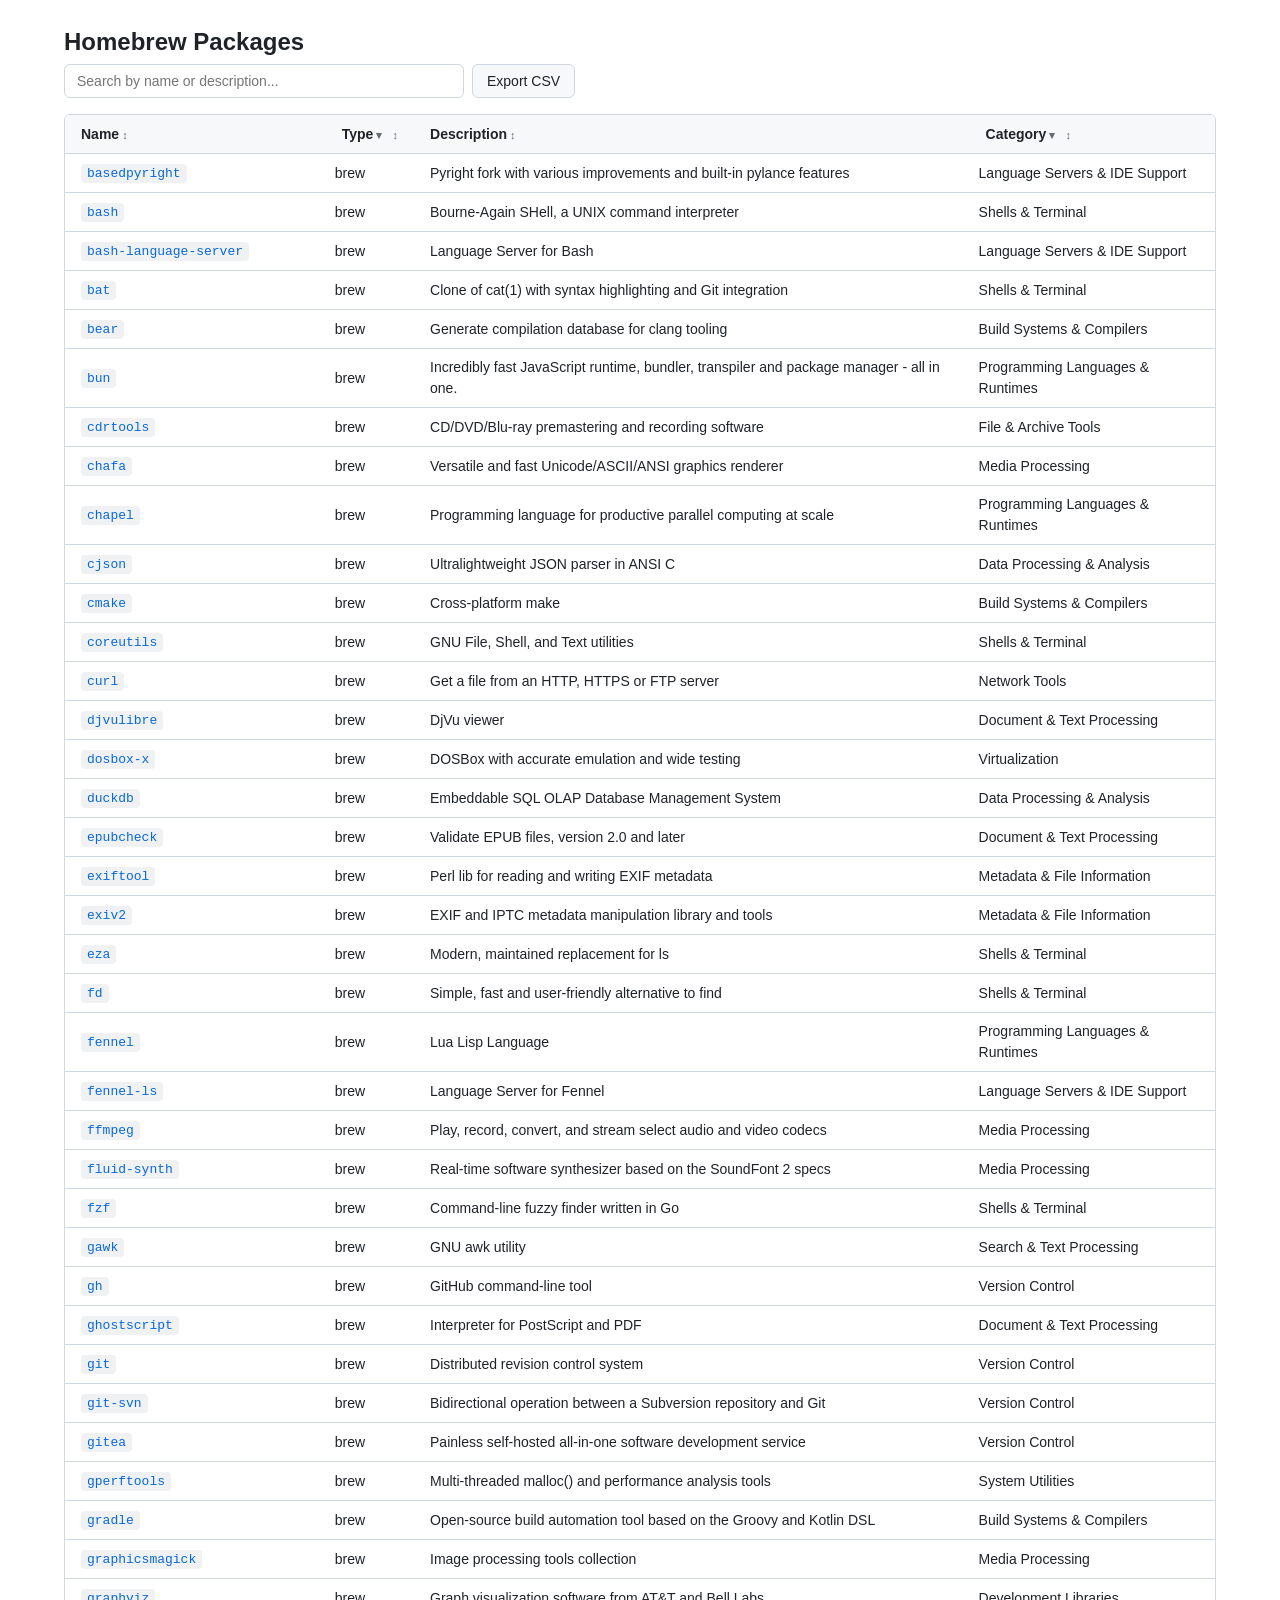
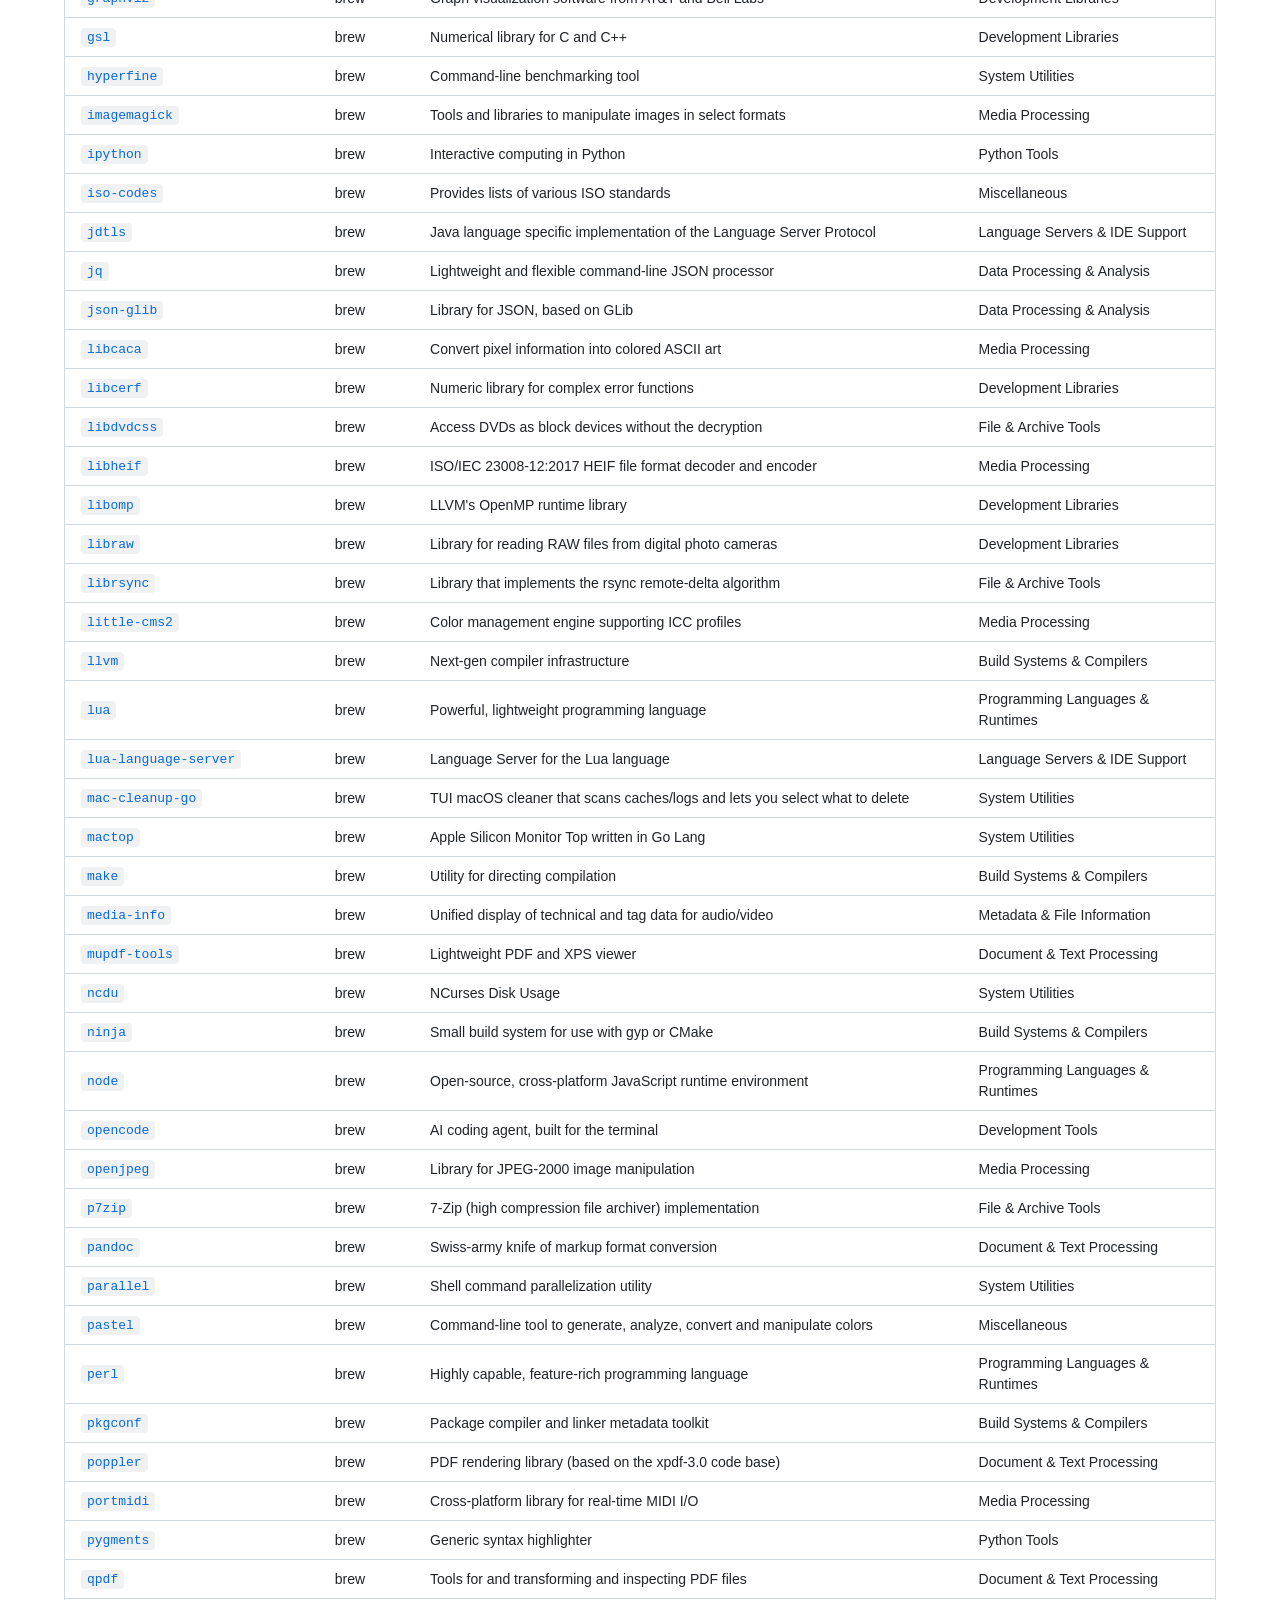
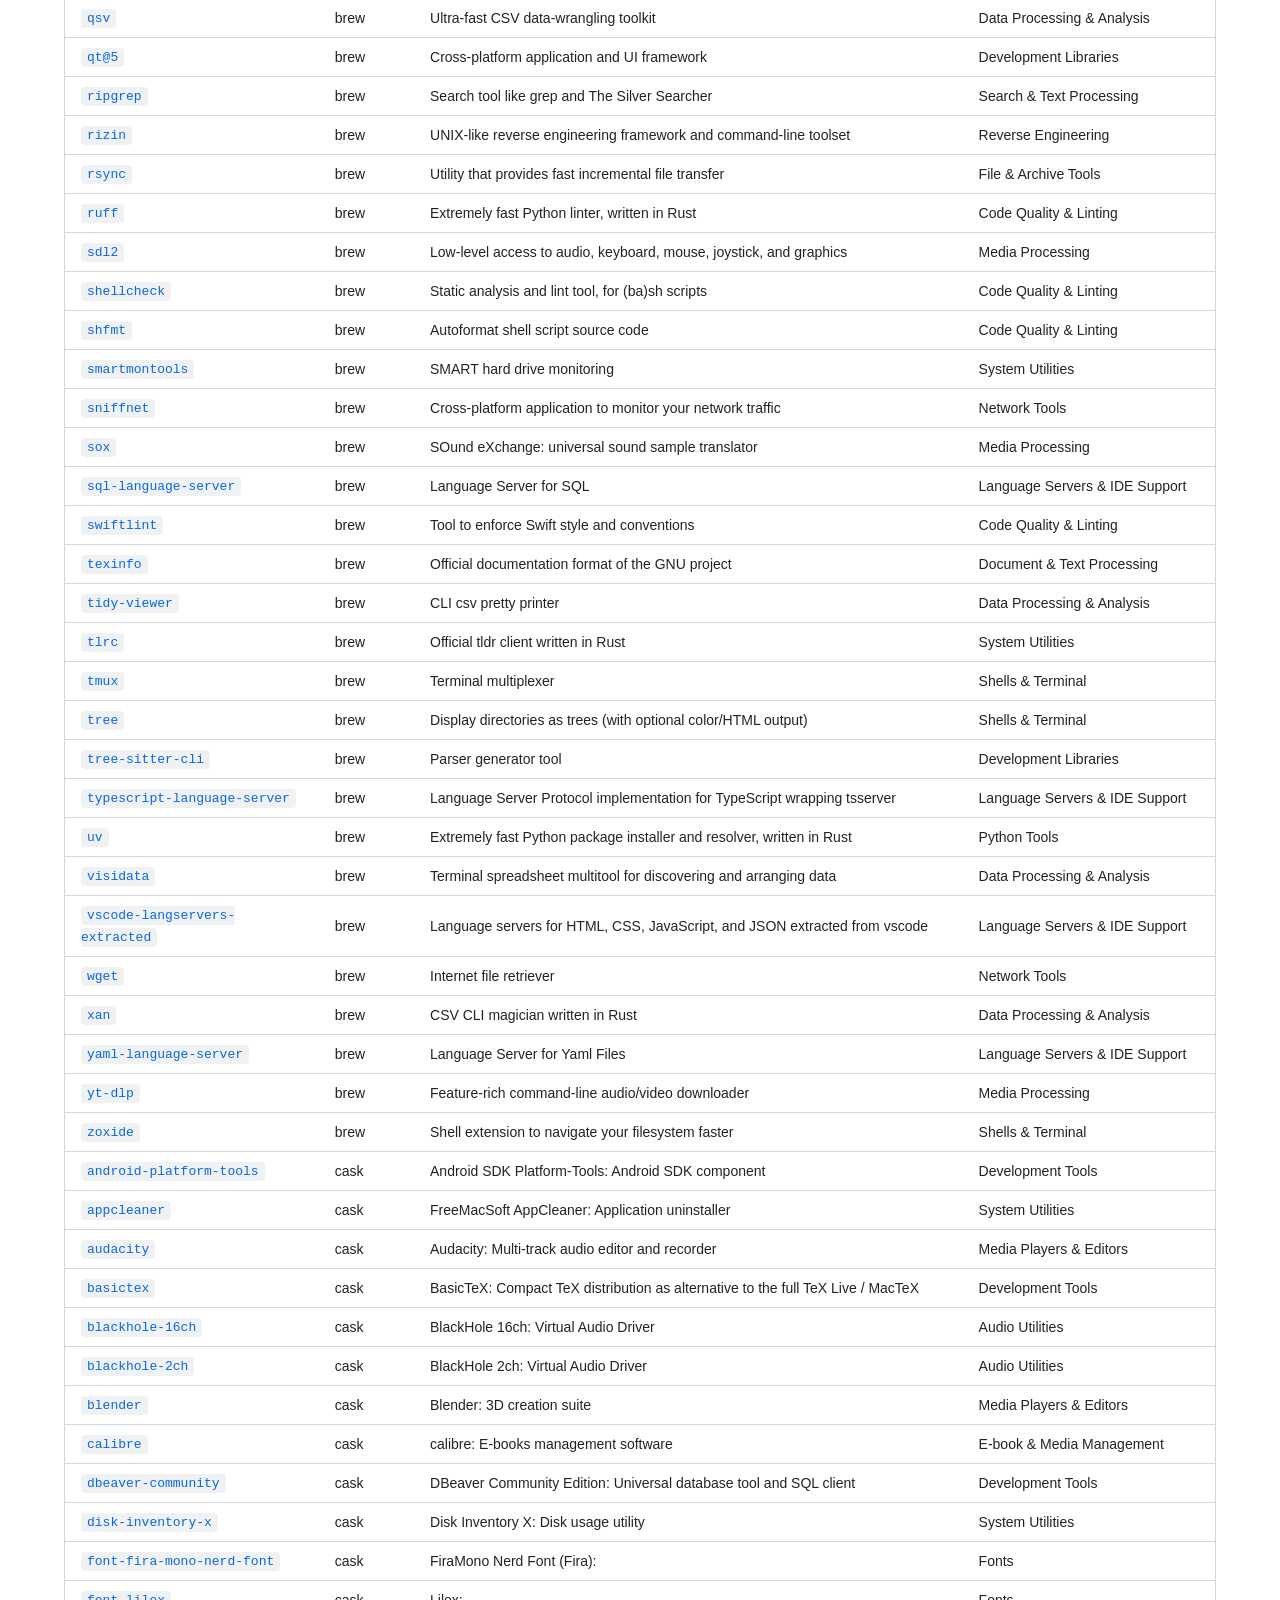
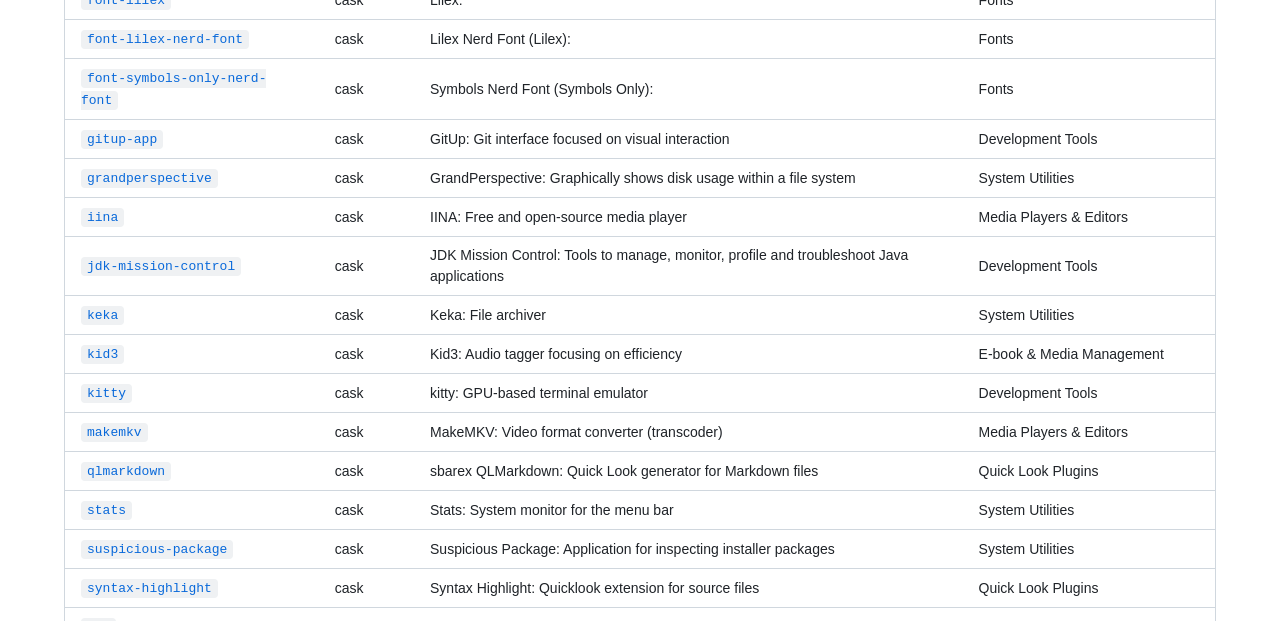
==== docs/index.html @ 8581f9fd "docs: add explicit column labels and remove legacy data attributes - add `label` property to all col" ====
<!DOCTYPE html>
<html lang="en">

<head>
    <link rel="stylesheet" href="style.css">
    <meta charset="UTF-8">
    <meta name="viewport" content="width=device-width, initial-scale=1.0">
    <title>Homebrew Packages</title>
</head>

<body>

    <h1>Homebrew Packages</h1>

    <div class="table-wrap">
        <table id="pkgTable">
            <thead></thead>
            <tbody></tbody>
        </table>
    </div>

    <button id="brewBtn">Copy brew install</button>

    <script type="module" src="app.js"></script>
</body>

</html>
---- docs/style.css ----
/* ============================================================
   App-level styles — layout, page chrome, brewbar-specific UI
   Table component styles live in amazebb-tv/amazebb-tv.css
   ============================================================ */

  :root {
      --text:            #1f2328;
      --text-muted:      #656d76;
      --bg:              #ffffff;
      --bg-subtle:       #f6f8fa;
      --bg-hover:        #e8ecf0;
      --border:          #d0d7de;
      --border-muted:    #b0b8c1;
      --accent:          #0969da;
      --accent-subtle:   #ddf4ff;
      --accent-border:   #54aeff;
      --accent-shadow:   rgba(9, 105, 218, 0.15);
      --code-bg:         #eff1f3;
      --row-hover:       #f0f4ff;
      --dropdown-shadow: 0 8px 24px rgba(0, 0, 0, 0.12);
      --radius:          6px;
  }

  @media (prefers-color-scheme: dark) {
      :root {
          --text:            #e6edf3;
          --text-muted:      #8b949e;
          --bg:              #0d1117;
          --bg-subtle:       #161b22;
          --bg-hover:        #1c2128;
          --border:          #30363d;
          --border-muted:    #8b949e;
          --accent:          #58a6ff;
          --accent-subtle:   #122d42;
          --accent-border:   #58a6ff;
          --accent-shadow:   rgba(88, 166, 255, 0.15);
          --code-bg:         #343942;
          --row-hover:       #1c2128;
          --dropdown-shadow: 0 8px 24px rgba(0, 0, 0, 0.4);
      }
  }

  * {
      box-sizing: border-box;
      margin: 0;
      padding: 0;
  }

  button {
      font-family: inherit;
      cursor: pointer;
  }

  body {
      font-family: -apple-system, BlinkMacSystemFont, "Segoe UI", Helvetica, Arial, sans-serif;
      color: var(--text);
      background: var(--bg);
      padding: 24px;
      max-width: 1200px;
      margin: 0 auto;
      line-height: 1.5;
  }

  h1 {
      font-size: 24px;
      margin-bottom: 4px;
  }

  .subtitle {
      color: var(--text-muted);
      font-size: 14px;
      margin-bottom: 20px;
  }

  .subtitle a {
      color: var(--accent);
      text-decoration: none;
  }

  .subtitle a:hover {
      text-decoration: underline;
  }

  /* Stats bar */
  .stats {
      display: flex;
      gap: 16px;
      margin-bottom: 16px;
      font-size: 13px;
      color: var(--text-muted);
  }

  .stats span {
      background: var(--bg-subtle);
      border: 1px solid var(--border);
      border-radius: var(--radius);
      padding: 4px 10px;
  }

  /* Brew install button — app-specific action */
  #brewBtn {
      margin-top: 12px;
      padding: 8px 14px;
      border: 1px solid var(--border);
      border-radius: var(--radius);
      font-size: 14px;
      background: var(--bg-subtle);
      color: var(--text);
      white-space: nowrap;
  }

  #brewBtn:hover {
      background: var(--bg-hover);
      border-color: var(--border-muted);
  }

  /* Brewbar name cell — <code><a> rendered by renderNameCell */
  code a,
  code a:visited {
      color: var(--accent) !important;
      text-decoration: none !important;
      background: var(--code-bg);
      padding: 2px 6px;
      border-radius: 4px;
      font-size: 13px;
      font-family: ui-monospace, SFMono-Regular, "SF Mono", Menlo, monospace;
  }
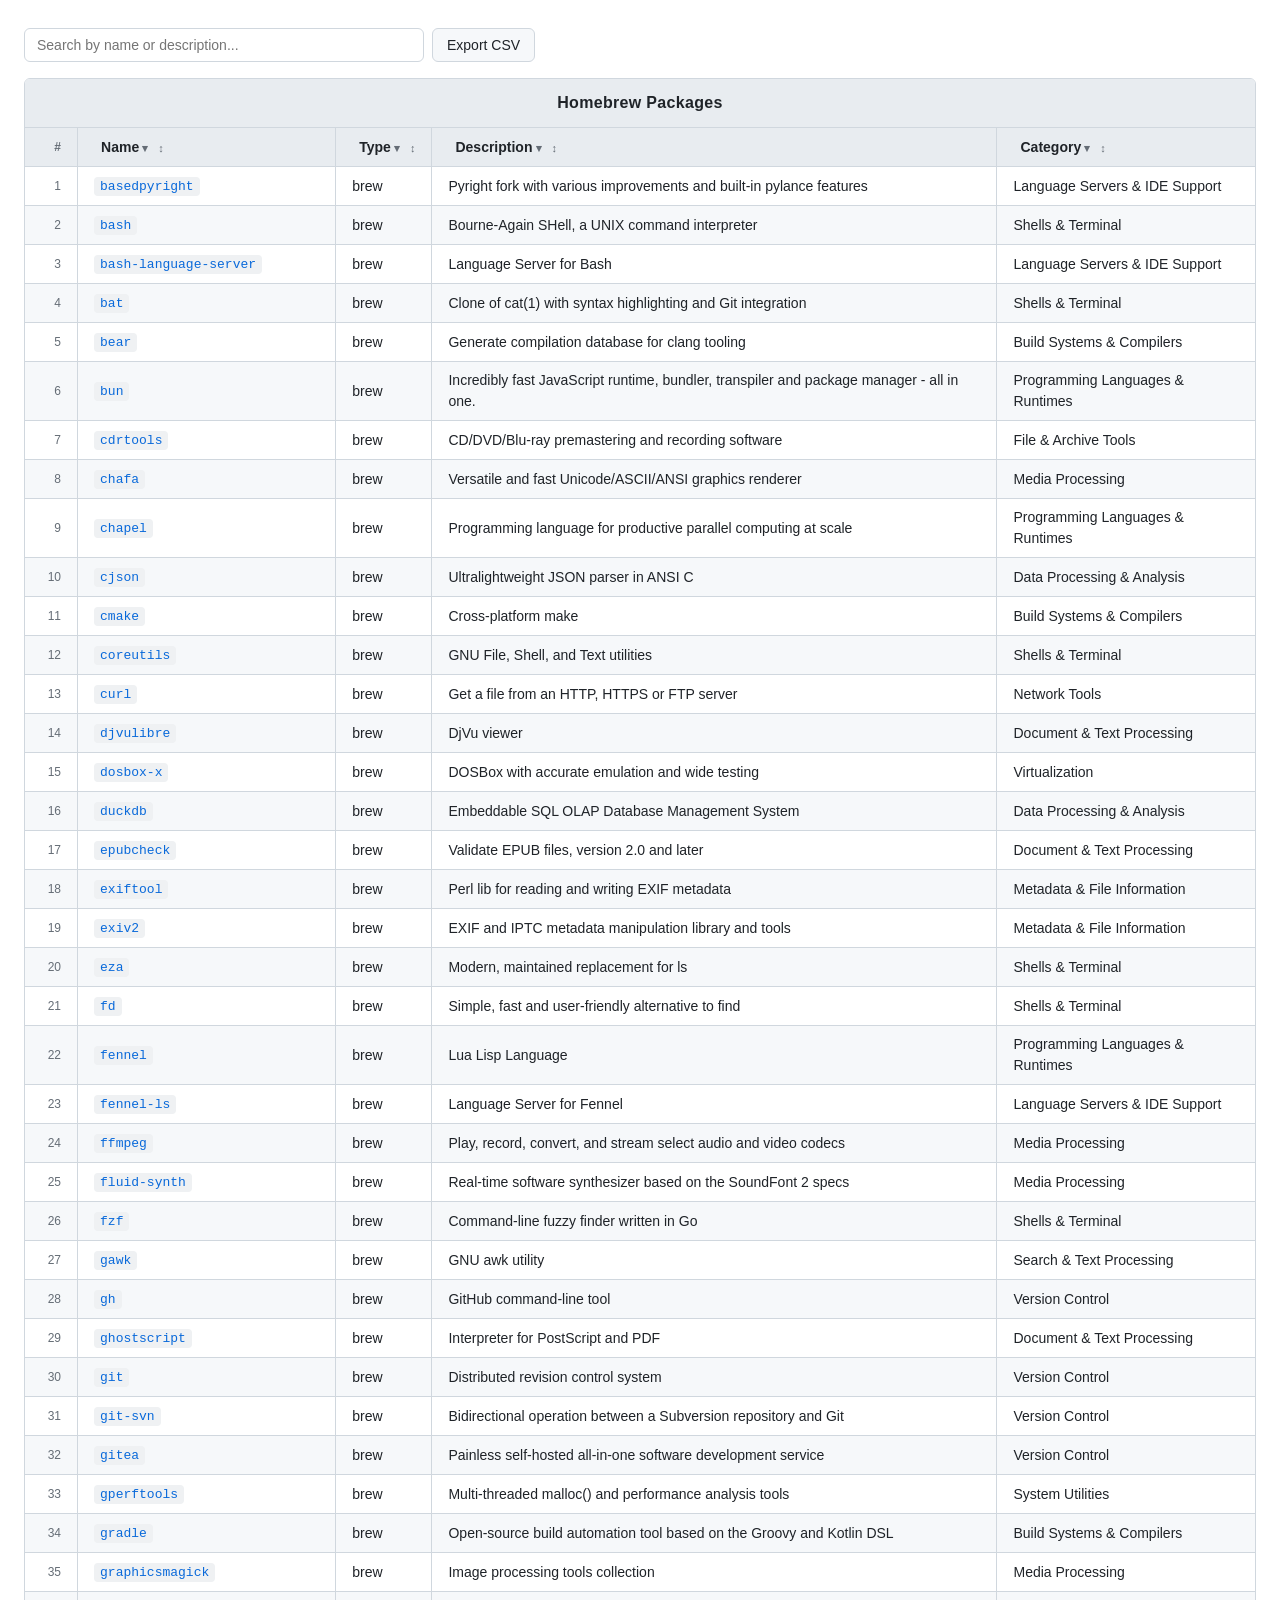
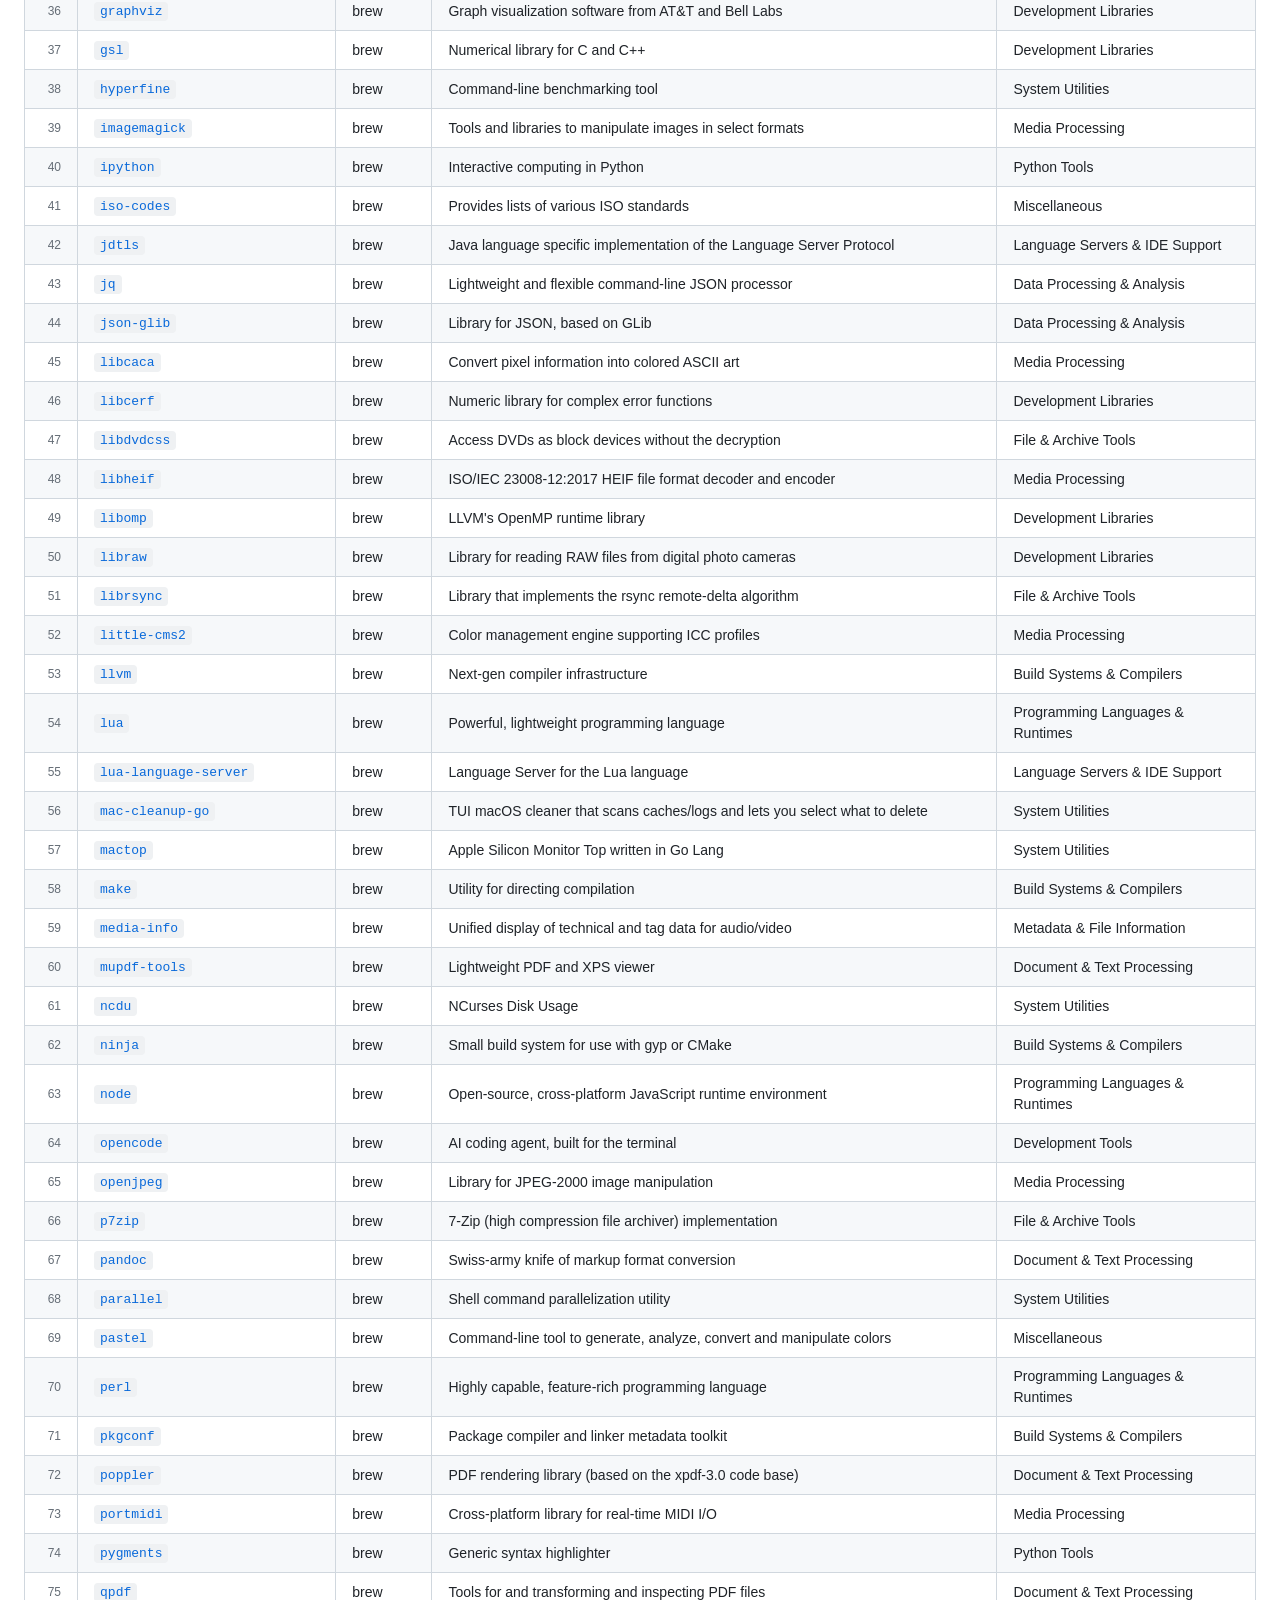
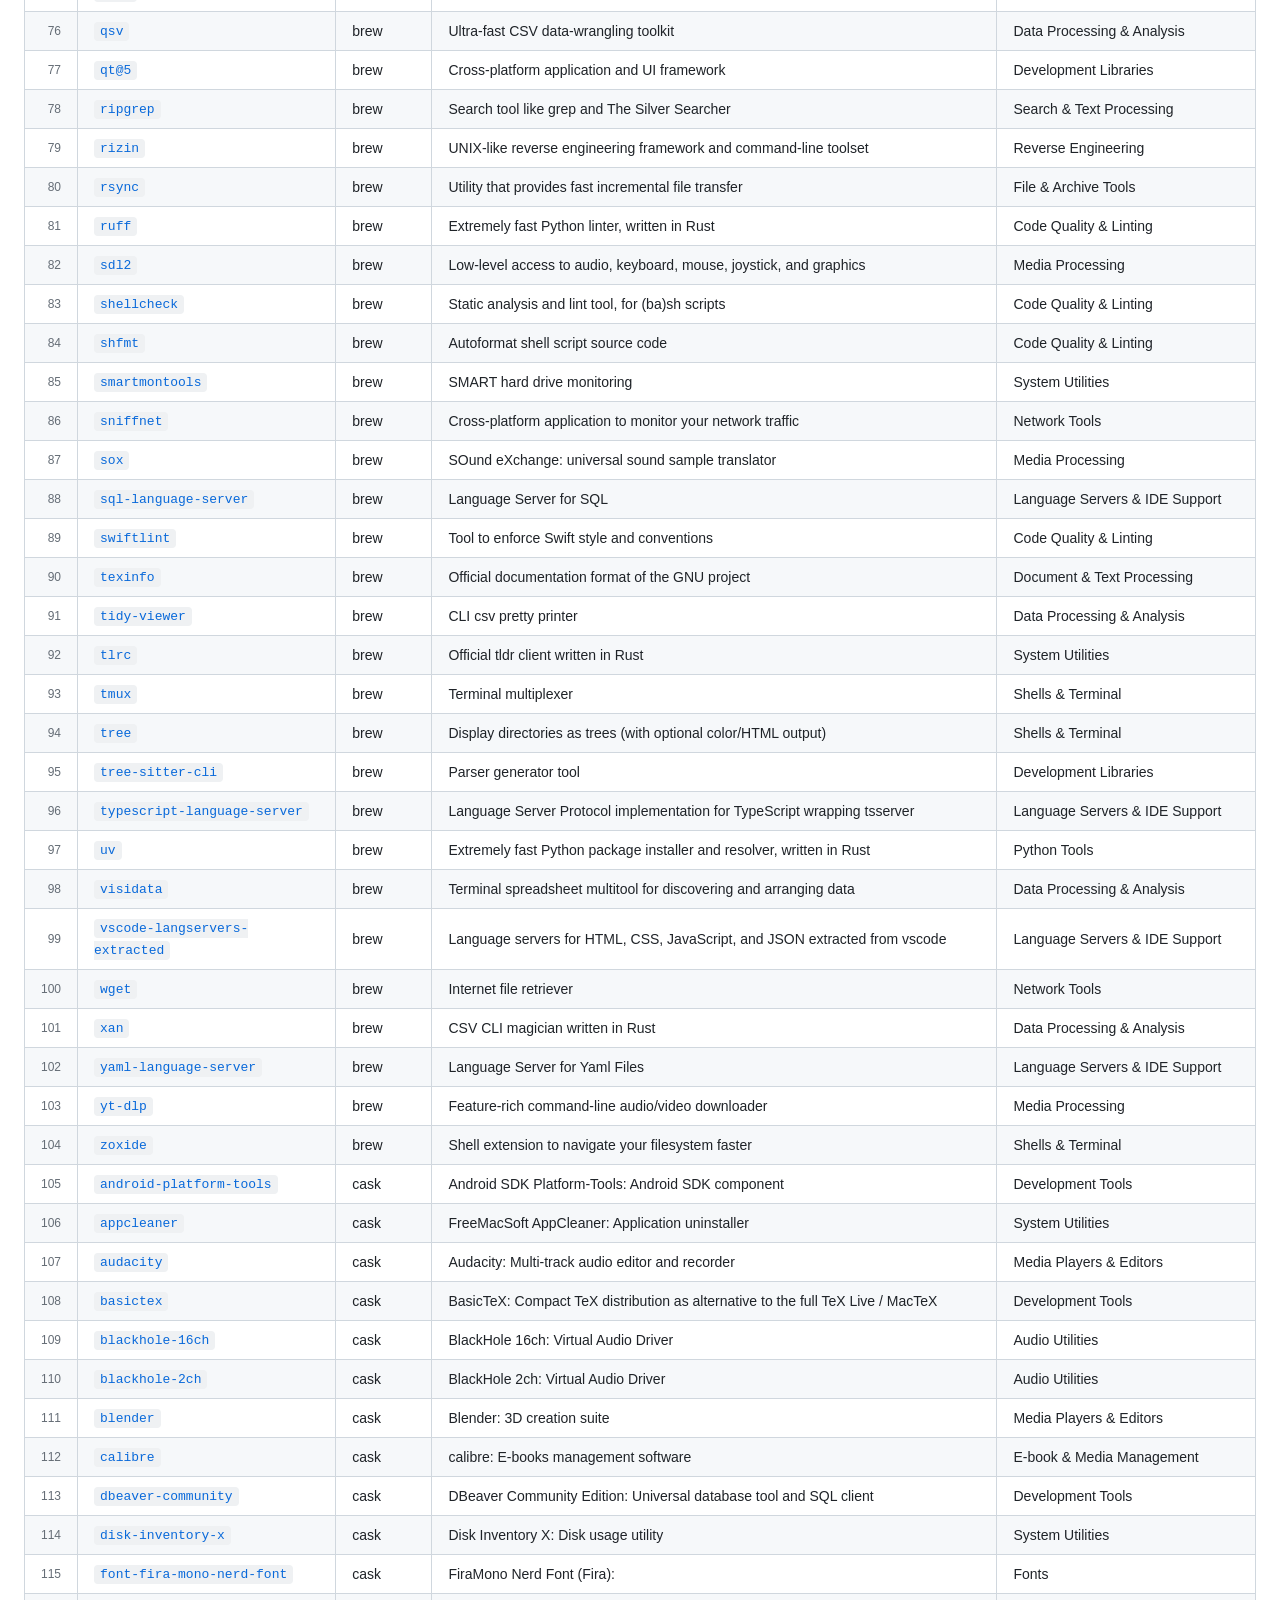
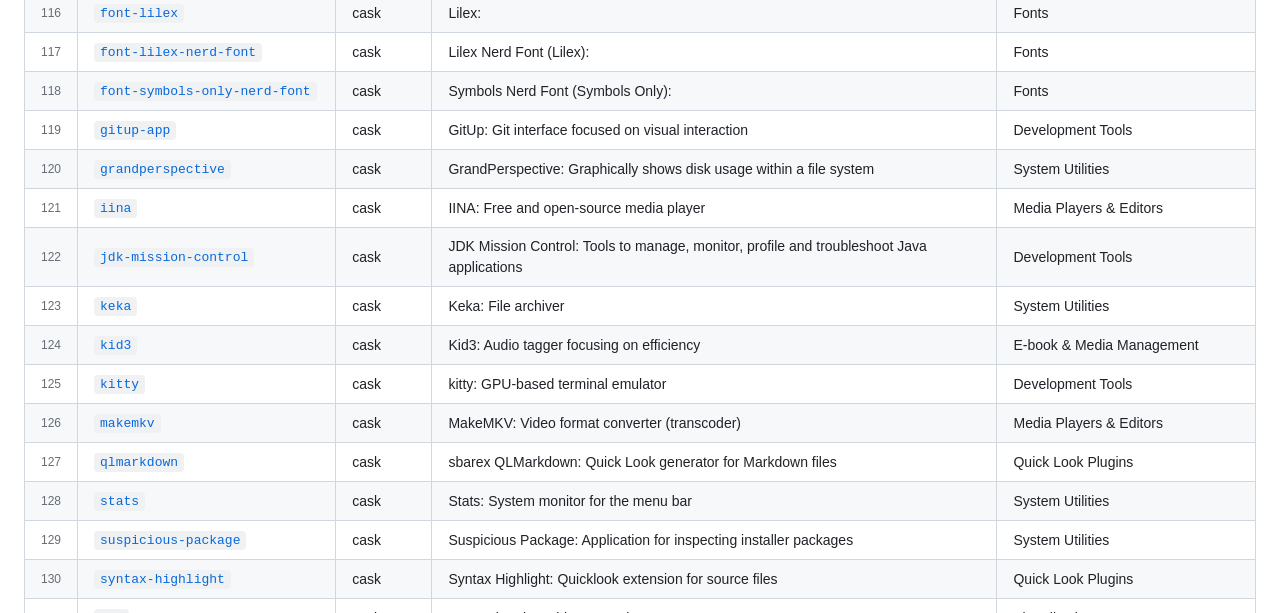
==== commit dcd7514e: "feat(docs): add optional table title banner to AmazeJS - introduce `.aj-title-cell` styles with ligh" ====
--- a/docs/index.html
+++ b/docs/index.html
@@ -10,7 +10,7 @@
 
 <body>
 
-    <h1>Homebrew Packages</h1>
+    <h1></h1>
 
     <div class="table-wrap">
         <table id="pkgTable">
--- a/docs/style.css
+++ b/docs/style.css
@@ -1,127 +1,125 @@
 /* ============================================================
    App-level styles — layout, page chrome, brewbar-specific UI
-   Table component styles live in amazebb-tv/amazebb-tv.css
+   Table component styles live in amazejs/amazejs.css
    ============================================================ */
 
-  :root {
-      --text:            #1f2328;
-      --text-muted:      #656d76;
-      --bg:              #ffffff;
-      --bg-subtle:       #f6f8fa;
-      --bg-hover:        #e8ecf0;
-      --border:          #d0d7de;
-      --border-muted:    #b0b8c1;
-      --accent:          #0969da;
-      --accent-subtle:   #ddf4ff;
-      --accent-border:   #54aeff;
-      --accent-shadow:   rgba(9, 105, 218, 0.15);
-      --code-bg:         #eff1f3;
-      --row-hover:       #f0f4ff;
-      --dropdown-shadow: 0 8px 24px rgba(0, 0, 0, 0.12);
-      --radius:          6px;
-  }
+:root {
+    --text: #1f2328;
+    --text-muted: #656d76;
+    --bg: #ffffff;
+    --bg-subtle: #f6f8fa;
+    --bg-hover: #e8ecf0;
+    --border: #d0d7de;
+    --border-muted: #b0b8c1;
+    --accent: #0969da;
+    --accent-subtle: #ddf4ff;
+    --accent-border: #54aeff;
+    --accent-shadow: rgba(9, 105, 218, 0.15);
+    --code-bg: #eff1f3;
+    --row-hover: #f0f4ff;
+    --dropdown-shadow: 0 8px 24px rgba(0, 0, 0, 0.12);
+    --radius: 6px;
+}
 
-  @media (prefers-color-scheme: dark) {
-      :root {
-          --text:            #e6edf3;
-          --text-muted:      #8b949e;
-          --bg:              #0d1117;
-          --bg-subtle:       #161b22;
-          --bg-hover:        #1c2128;
-          --border:          #30363d;
-          --border-muted:    #8b949e;
-          --accent:          #58a6ff;
-          --accent-subtle:   #122d42;
-          --accent-border:   #58a6ff;
-          --accent-shadow:   rgba(88, 166, 255, 0.15);
-          --code-bg:         #343942;
-          --row-hover:       #1c2128;
-          --dropdown-shadow: 0 8px 24px rgba(0, 0, 0, 0.4);
-      }
-  }
+@media (prefers-color-scheme: dark) {
+    :root {
+        --text: #e6edf3;
+        --text-muted: #8b949e;
+        --bg: #0d1117;
+        --bg-subtle: #161b22;
+        --bg-hover: #1c2128;
+        --border: #30363d;
+        --border-muted: #8b949e;
+        --accent: #58a6ff;
+        --accent-subtle: #122d42;
+        --accent-border: #58a6ff;
+        --accent-shadow: rgba(88, 166, 255, 0.15);
+        --code-bg: #343942;
+        --row-hover: #1c2128;
+        --dropdown-shadow: 0 8px 24px rgba(0, 0, 0, 0.4);
+    }
+}
 
-  * {
-      box-sizing: border-box;
-      margin: 0;
-      padding: 0;
-  }
+* {
+    box-sizing: border-box;
+    margin: 0;
+    padding: 0;
+}
 
-  button {
-      font-family: inherit;
-      cursor: pointer;
-  }
+button {
+    font-family: inherit;
+    cursor: pointer;
+}
 
-  body {
-      font-family: -apple-system, BlinkMacSystemFont, "Segoe UI", Helvetica, Arial, sans-serif;
-      color: var(--text);
-      background: var(--bg);
-      padding: 24px;
-      max-width: 1200px;
-      margin: 0 auto;
-      line-height: 1.5;
-  }
+body {
+    font-family: -apple-system, BlinkMacSystemFont, "Segoe UI", Helvetica, Arial, sans-serif;
+    color: var(--text);
+    background: var(--bg);
+    padding: 24px;
+    line-height: 1.5;
+}
 
-  h1 {
-      font-size: 24px;
-      margin-bottom: 4px;
-  }
+h1 {
+    font-size: 24px;
+    margin-bottom: 4px;
+}
 
-  .subtitle {
-      color: var(--text-muted);
-      font-size: 14px;
-      margin-bottom: 20px;
-  }
+.subtitle {
+    color: var(--text-muted);
+    font-size: 14px;
+    margin-bottom: 20px;
+}
 
-  .subtitle a {
-      color: var(--accent);
-      text-decoration: none;
-  }
+.subtitle a {
+    color: var(--accent);
+    text-decoration: none;
+}
 
-  .subtitle a:hover {
-      text-decoration: underline;
-  }
+.subtitle a:hover {
+    text-decoration: underline;
+}
 
-  /* Stats bar */
-  .stats {
-      display: flex;
-      gap: 16px;
-      margin-bottom: 16px;
-      font-size: 13px;
-      color: var(--text-muted);
-  }
+/* Stats bar */
+.stats {
+    display: flex;
+    gap: 16px;
+    margin-bottom: 16px;
+    font-size: 13px;
+    color: var(--text-muted);
+}
 
-  .stats span {
-      background: var(--bg-subtle);
-      border: 1px solid var(--border);
-      border-radius: var(--radius);
-      padding: 4px 10px;
-  }
+.stats span {
+    background: var(--bg-subtle);
+    border: 1px solid var(--border);
+    border-radius: var(--radius);
+    padding: 4px 10px;
+}
 
-  /* Brew install button — app-specific action */
-  #brewBtn {
-      margin-top: 12px;
-      padding: 8px 14px;
-      border: 1px solid var(--border);
-      border-radius: var(--radius);
-      font-size: 14px;
-      background: var(--bg-subtle);
-      color: var(--text);
-      white-space: nowrap;
-  }
+/* Brew install button — app-specific action */
+#brewBtn {
+    margin-top: 12px;
+    padding: 8px 14px;
+    border: 1px solid var(--border);
+    border-radius: var(--radius);
+    font-size: 14px;
+    background: var(--bg-subtle);
+    color: var(--text);
+    white-space: nowrap;
+}
 
-  #brewBtn:hover {
-      background: var(--bg-hover);
-      border-color: var(--border-muted);
-  }
+#brewBtn:hover {
+    background: var(--bg-hover);
+    border-color: var(--border-muted);
+}
 
-  /* Brewbar name cell — <code><a> rendered by renderNameCell */
-  code a,
-  code a:visited {
-      color: var(--accent) !important;
-      text-decoration: none !important;
-      background: var(--code-bg);
-      padding: 2px 6px;
-      border-radius: 4px;
-      font-size: 13px;
-      font-family: ui-monospace, SFMono-Regular, "SF Mono", Menlo, monospace;
-  }
+/* Brewbar name cell — <code><a> rendered by renderNameCell */
+code a,
+code a:visited {
+    color: var(--accent) !important;
+    text-decoration: none !important;
+    background: var(--code-bg);
+    padding: 2px 6px;
+    border-radius: 4px;
+    font-size: 13px;
+    font-family: ui-monospace, SFMono-Regular, "SF Mono", Menlo, monospace;
+}
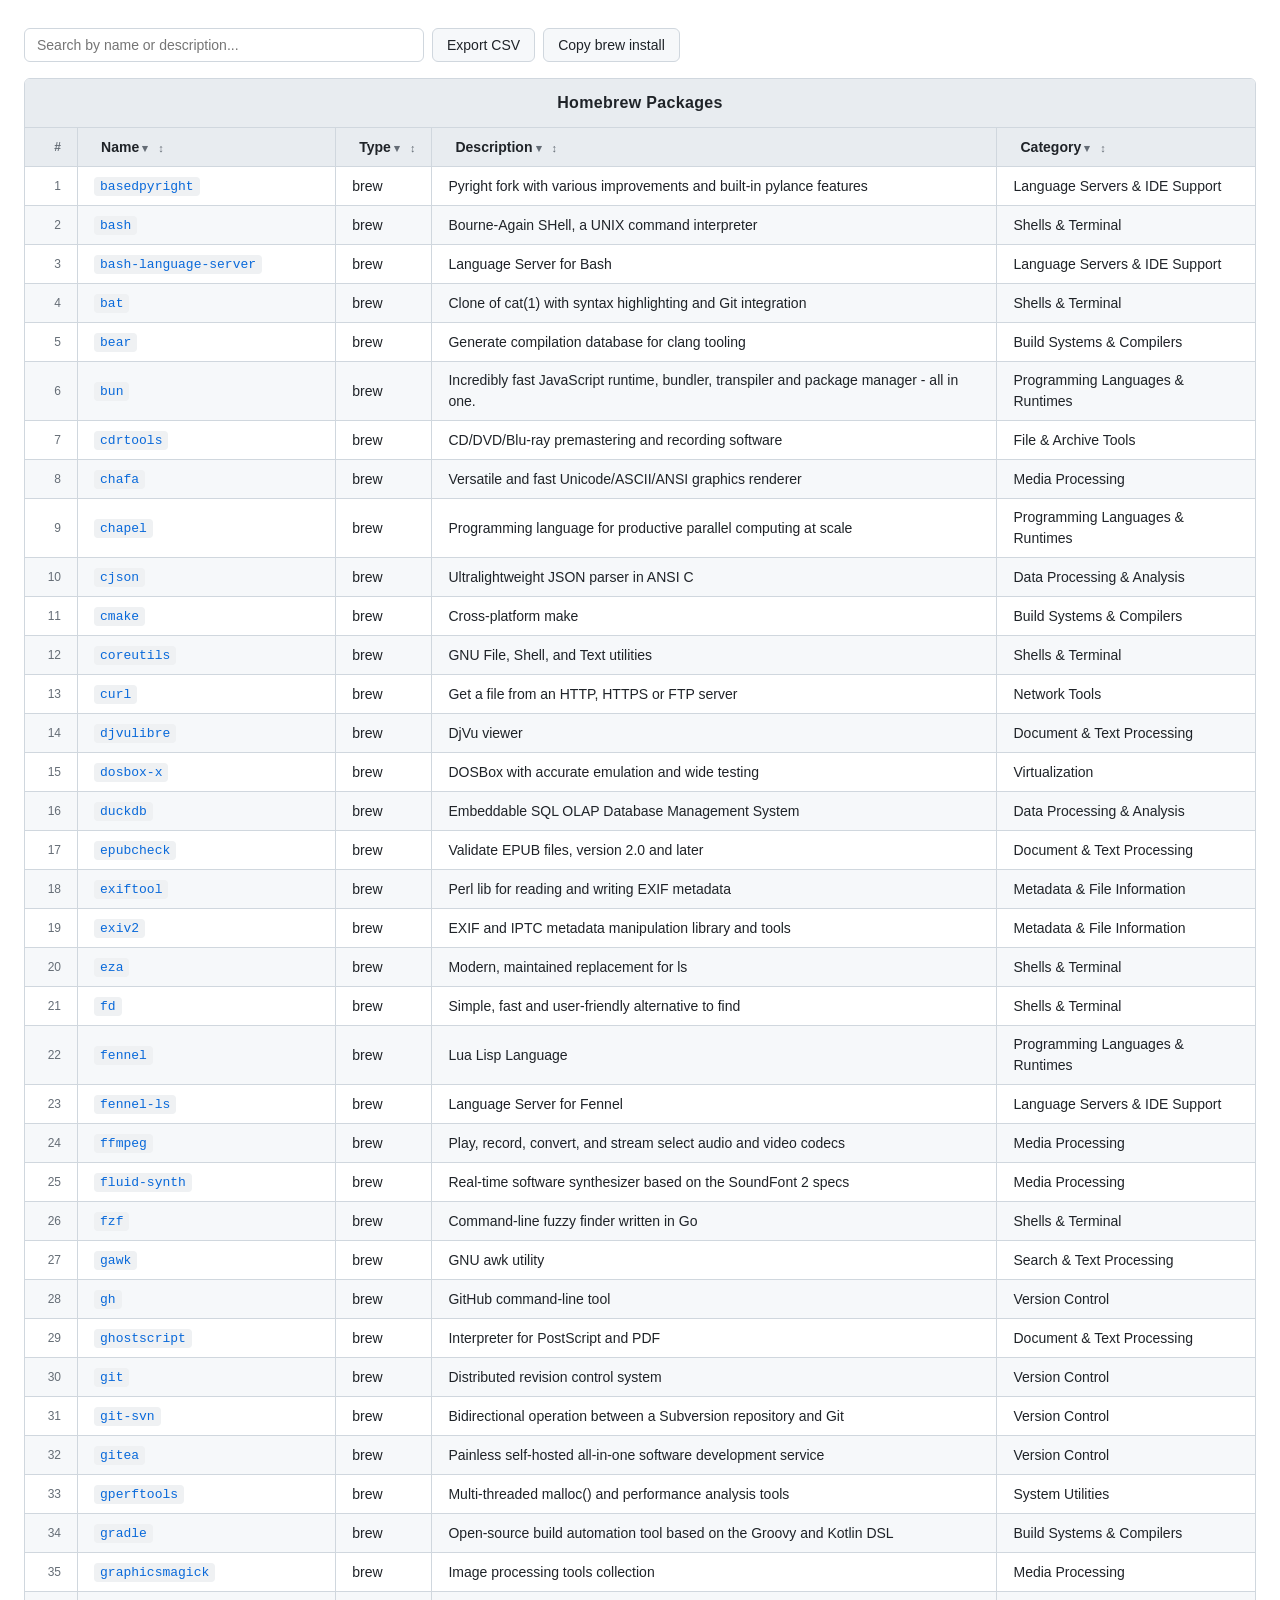
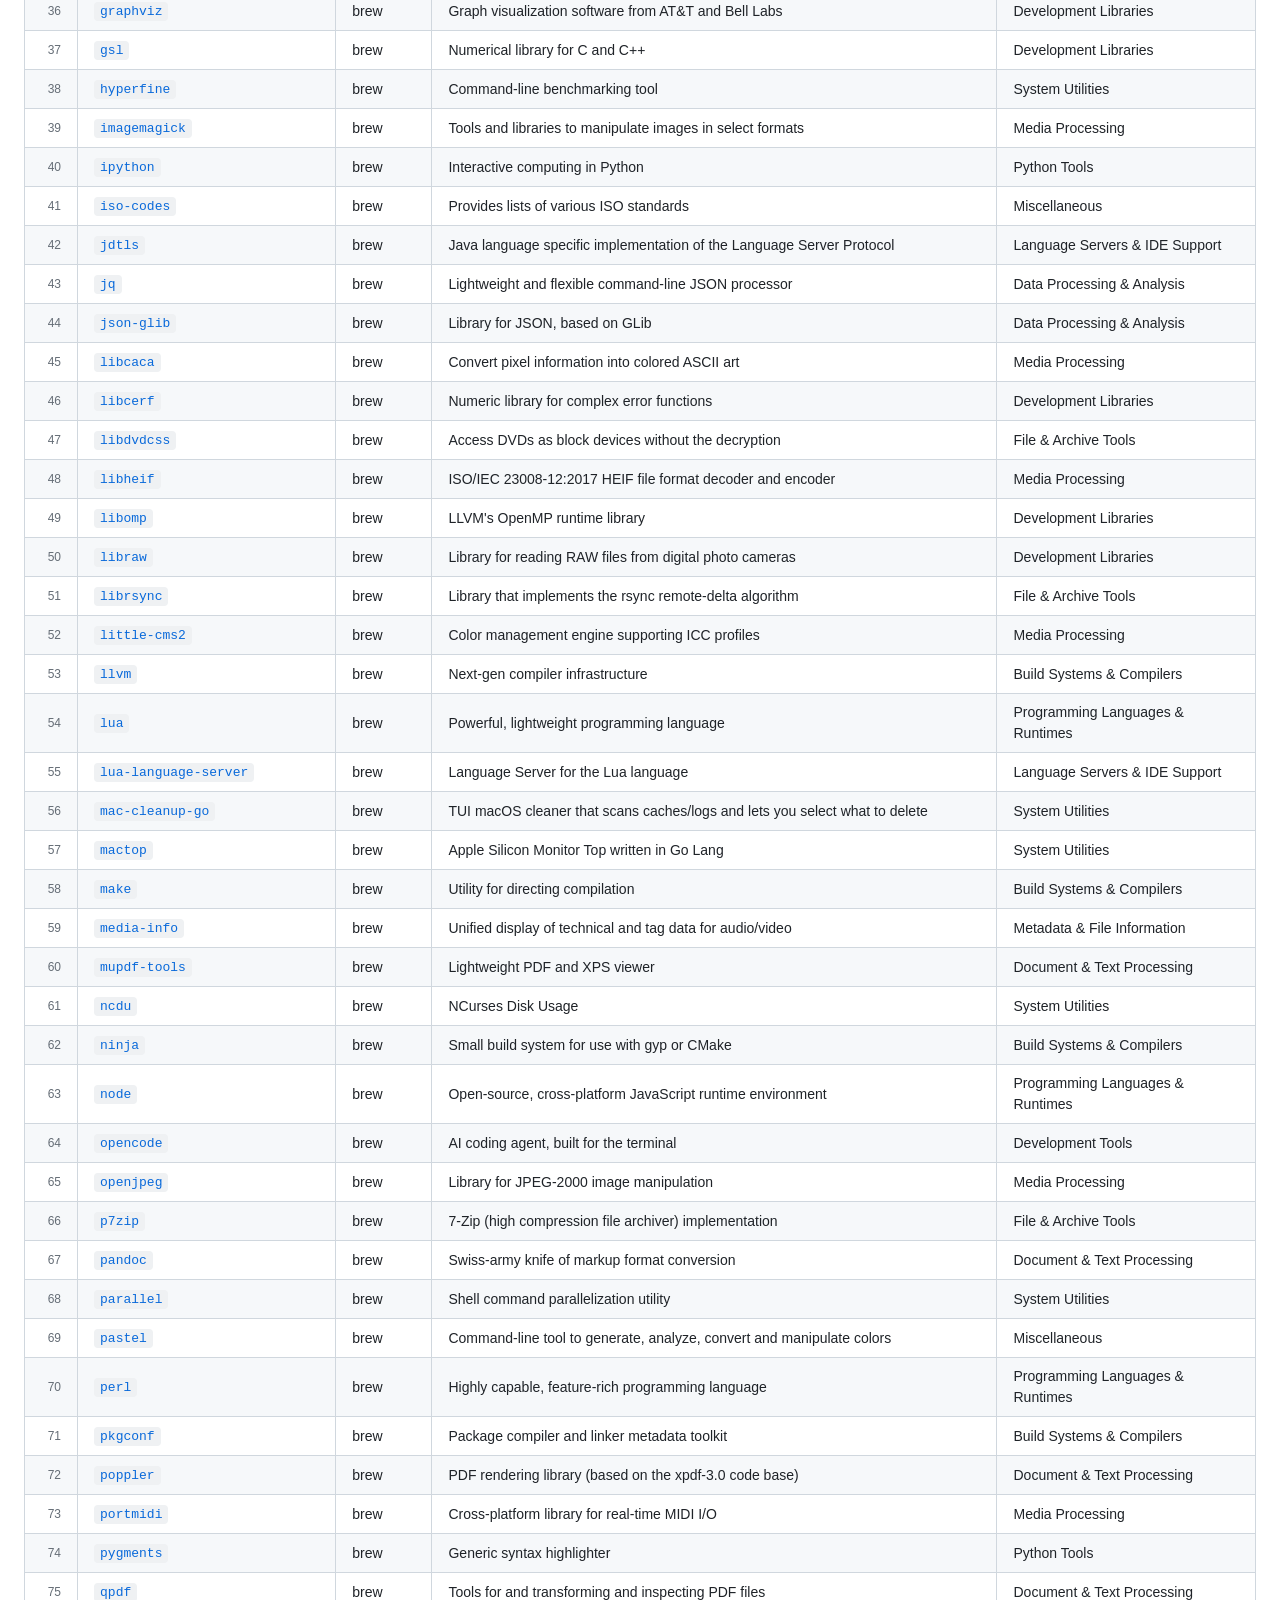
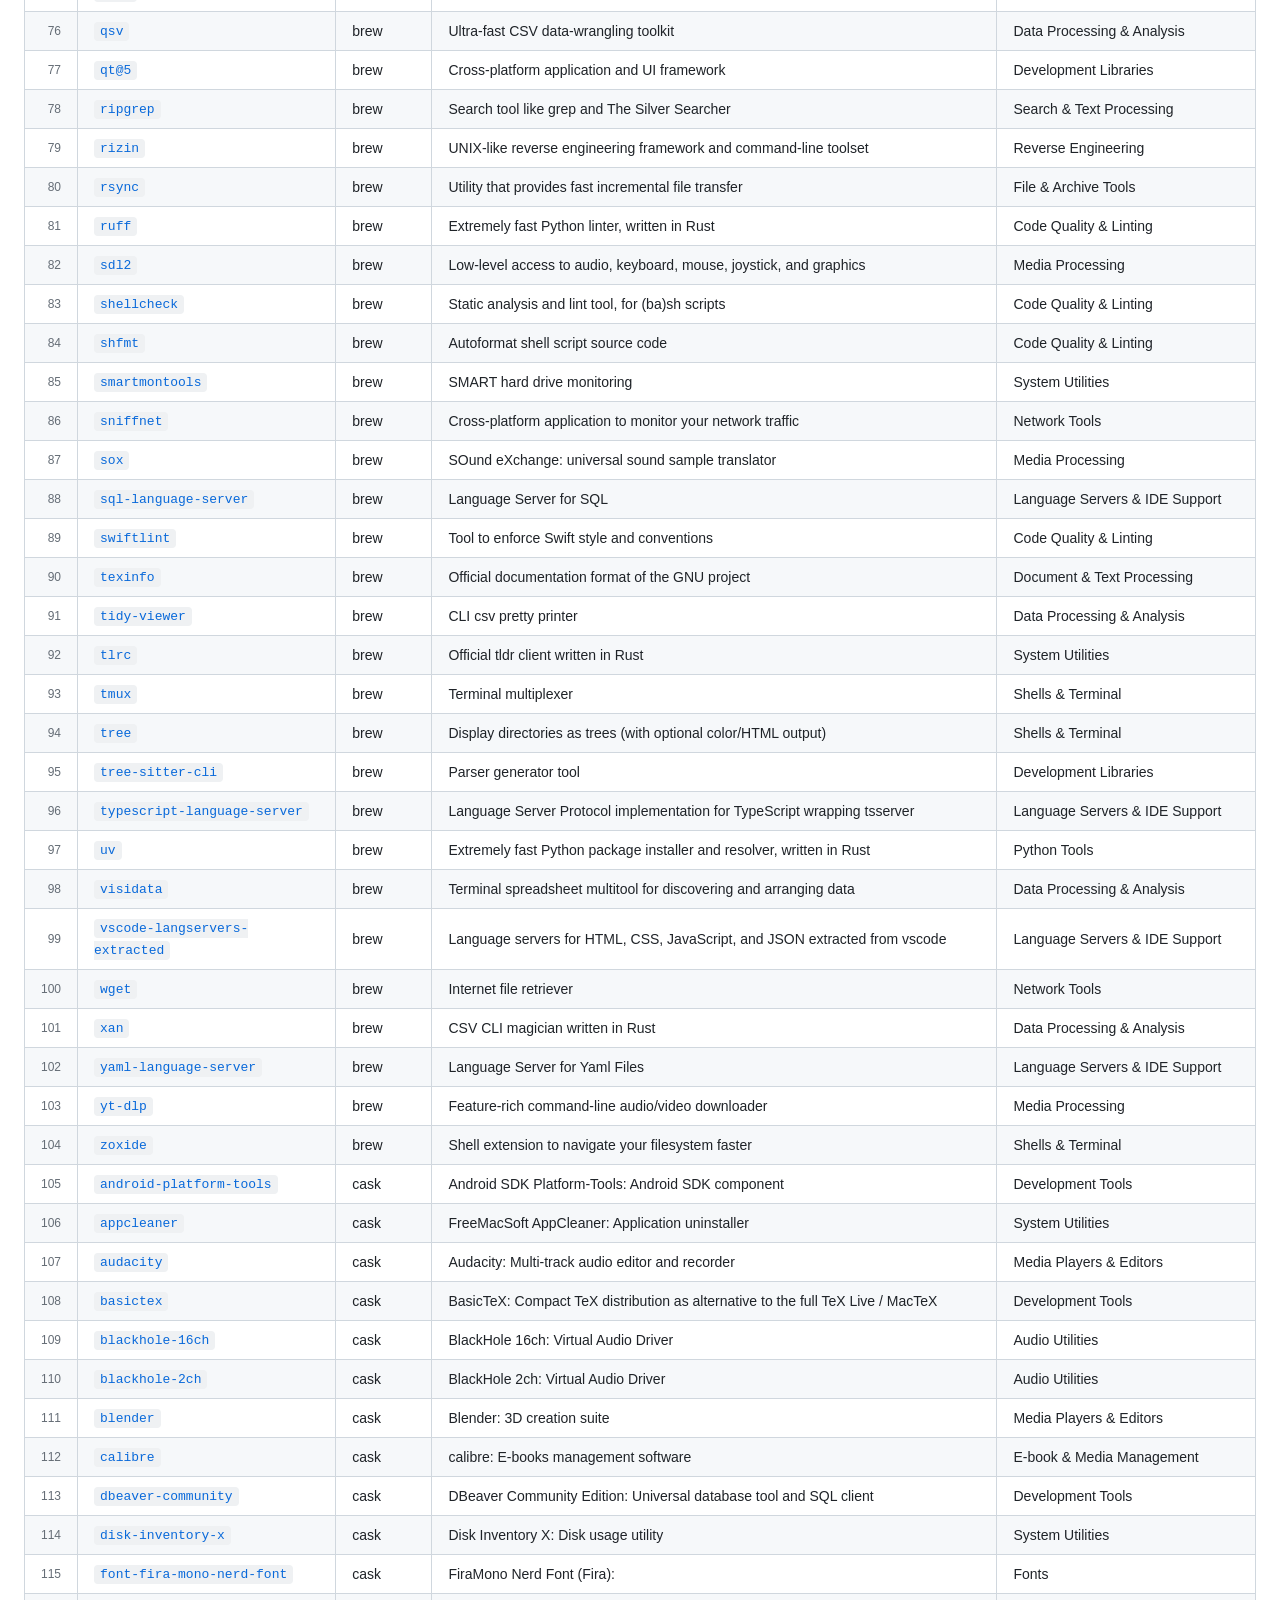
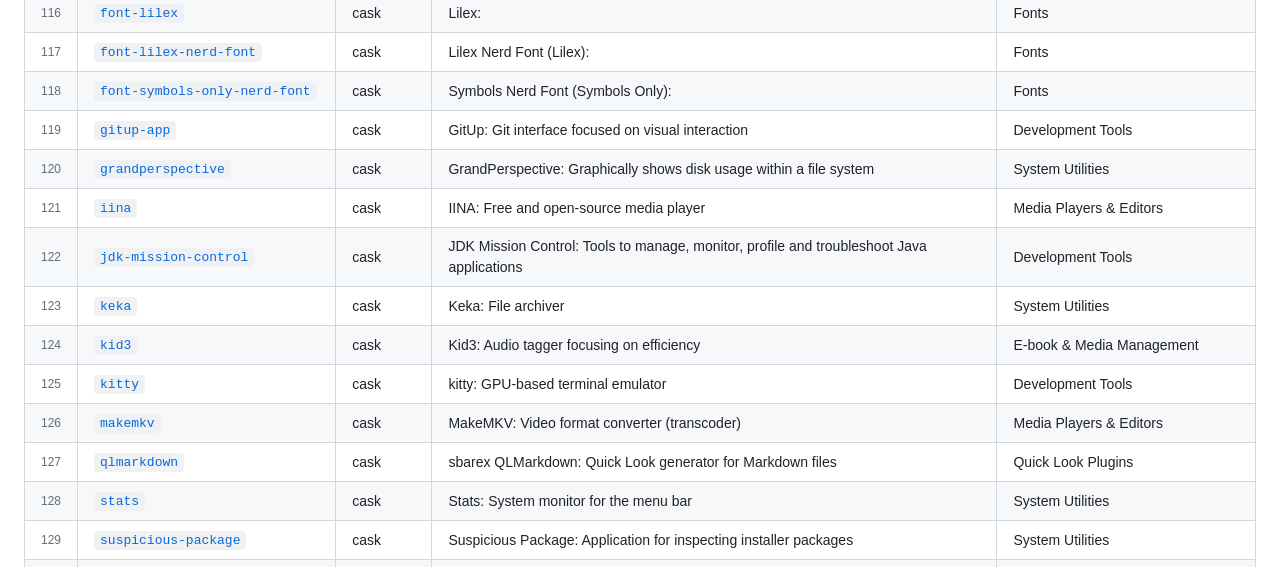
==== commit 5ae27203: "feat(amazejs): add configurable extra buttons to table toolbar - extend `initTable` config to accept" ====
--- a/docs/index.html
+++ b/docs/index.html
@@ -19,9 +19,7 @@
         </table>
     </div>
 
-    <button id="brewBtn">Copy brew install</button>
-
-    <script type="module" src="app.js"></script>
+<script type="module" src="app.js"></script>
 </body>
 
 </html>
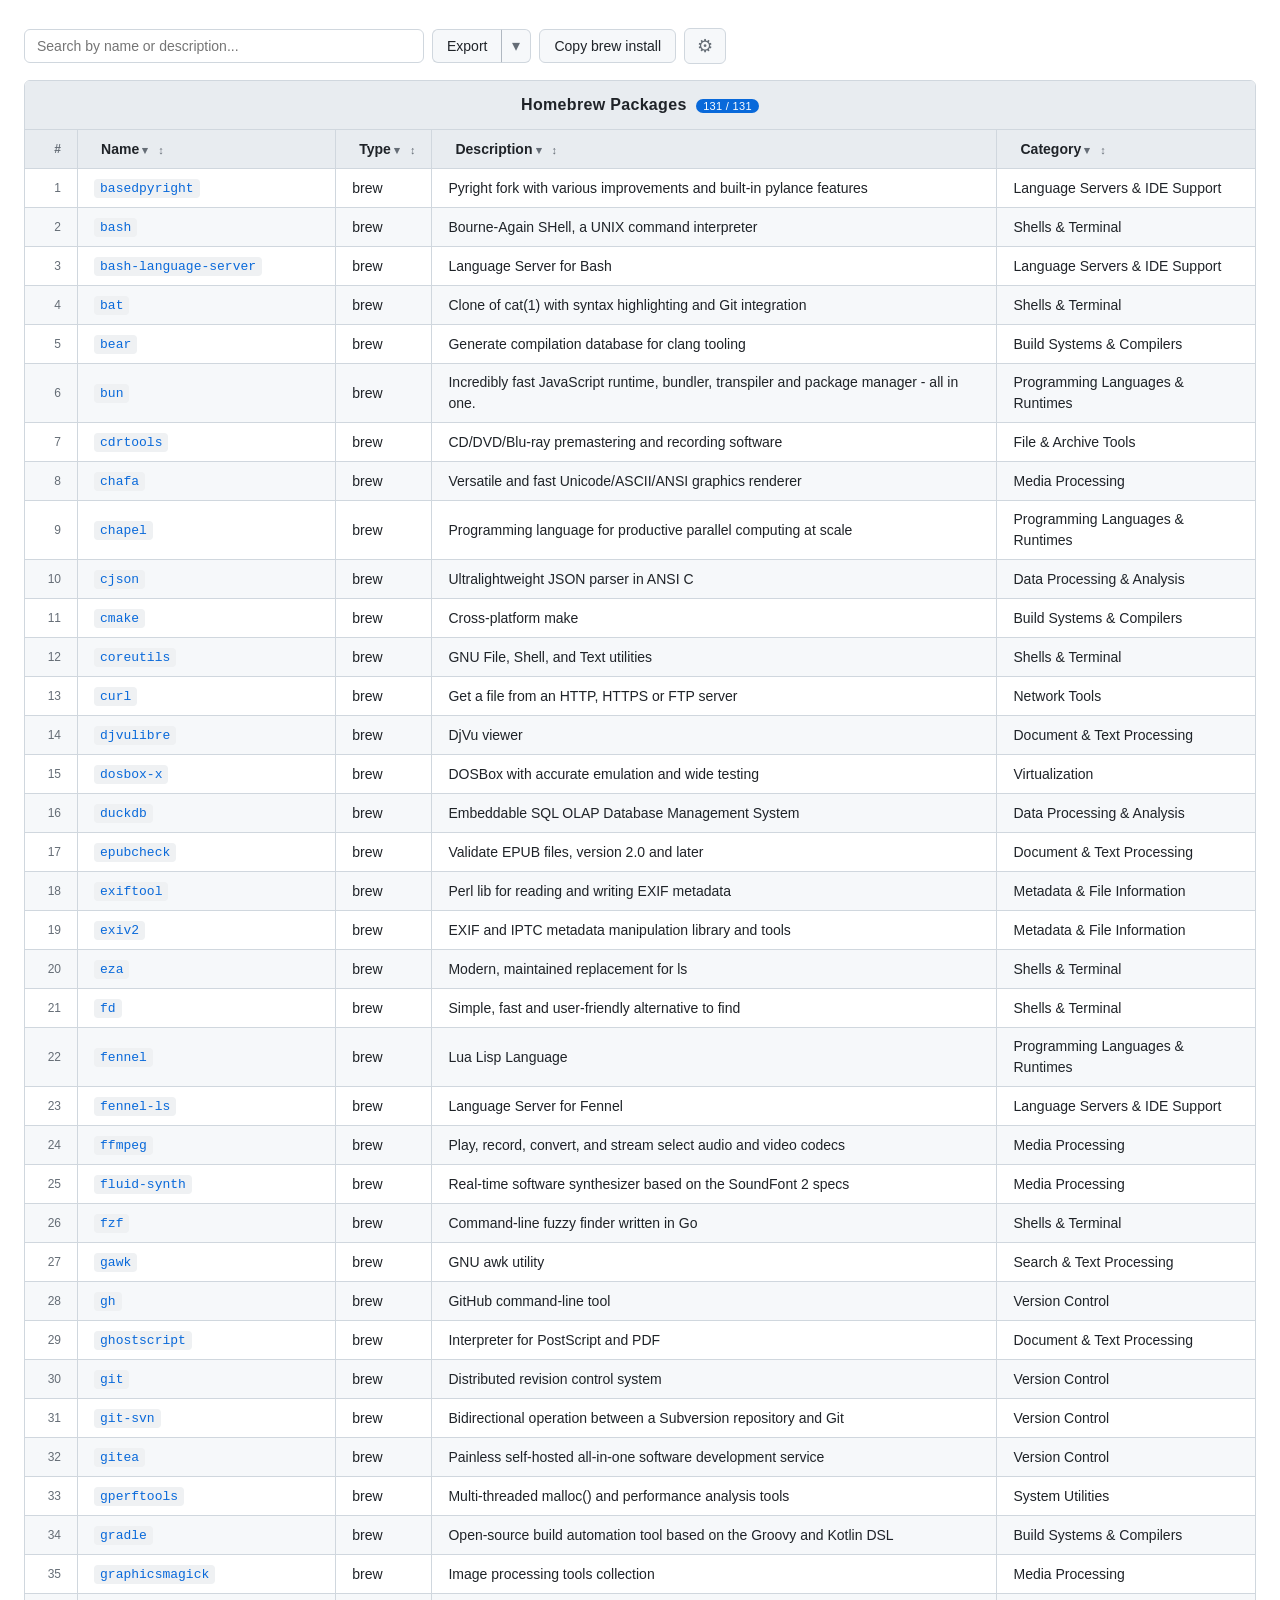
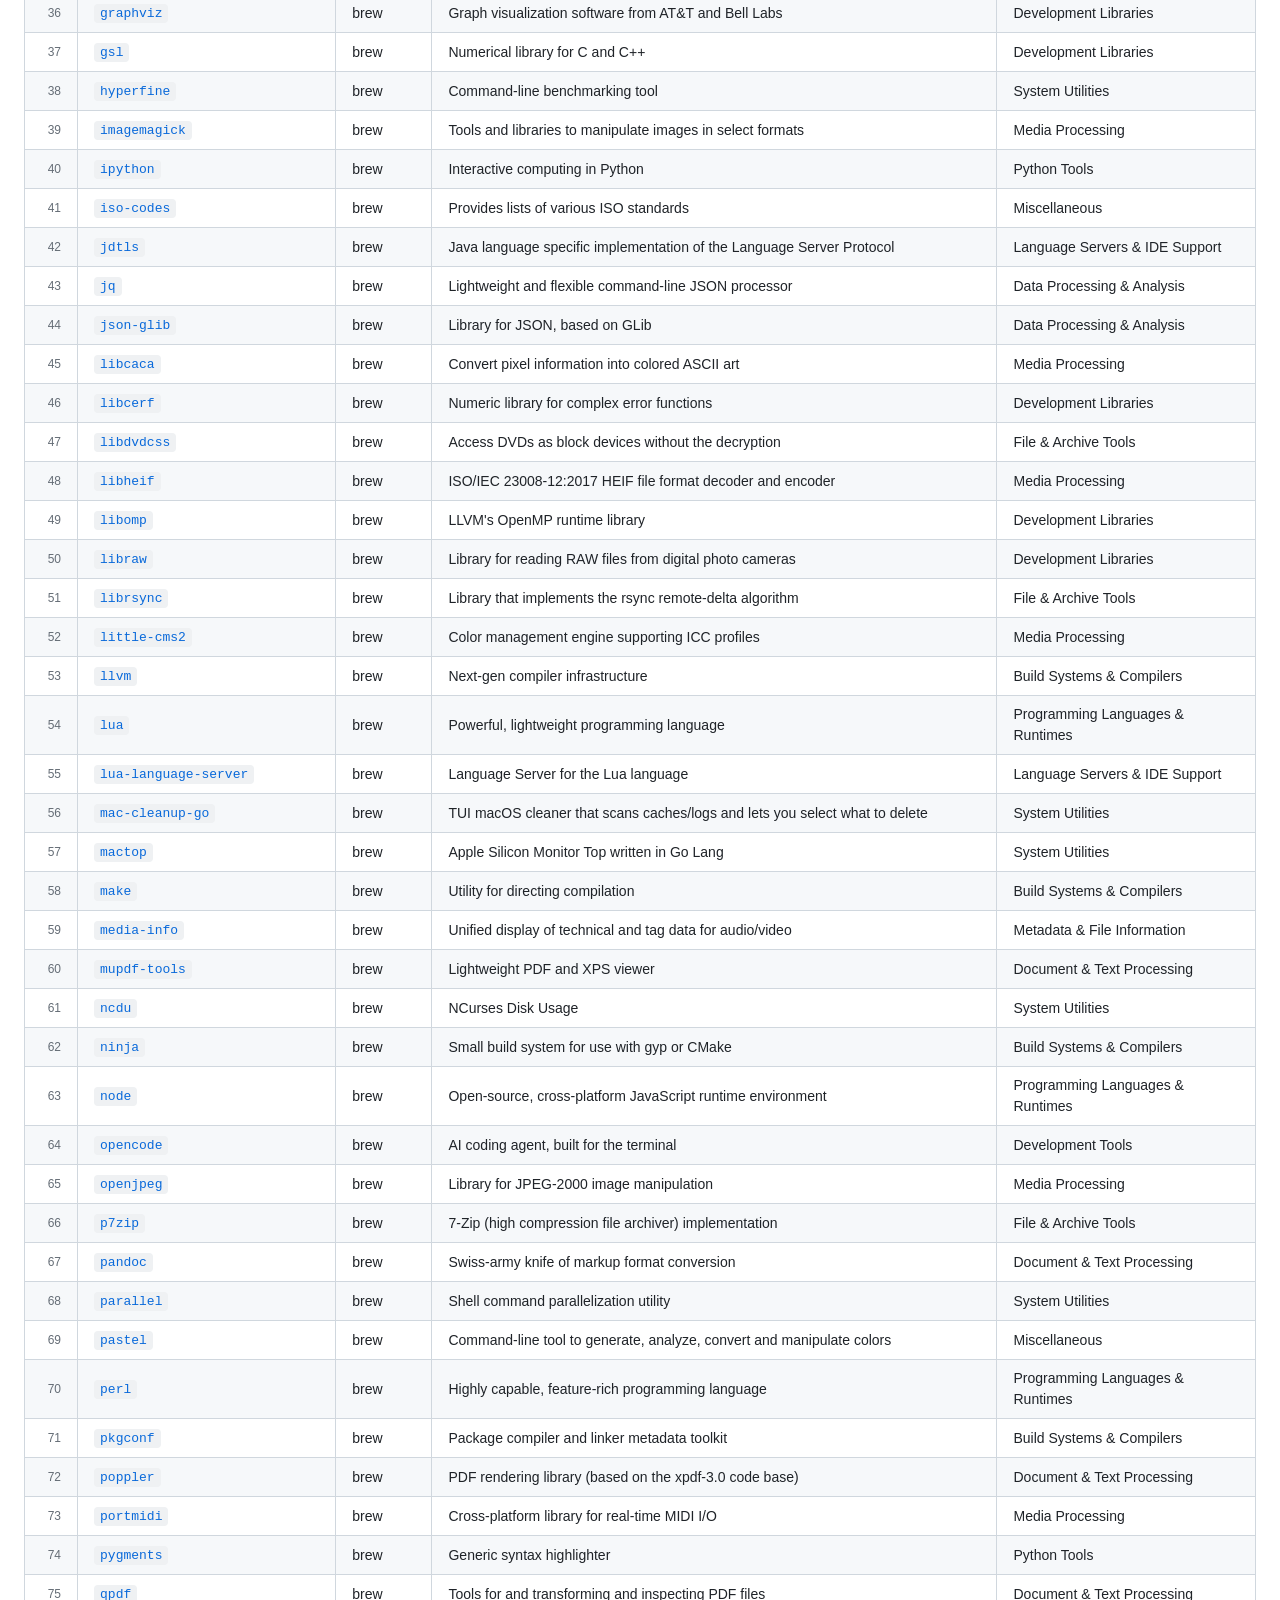
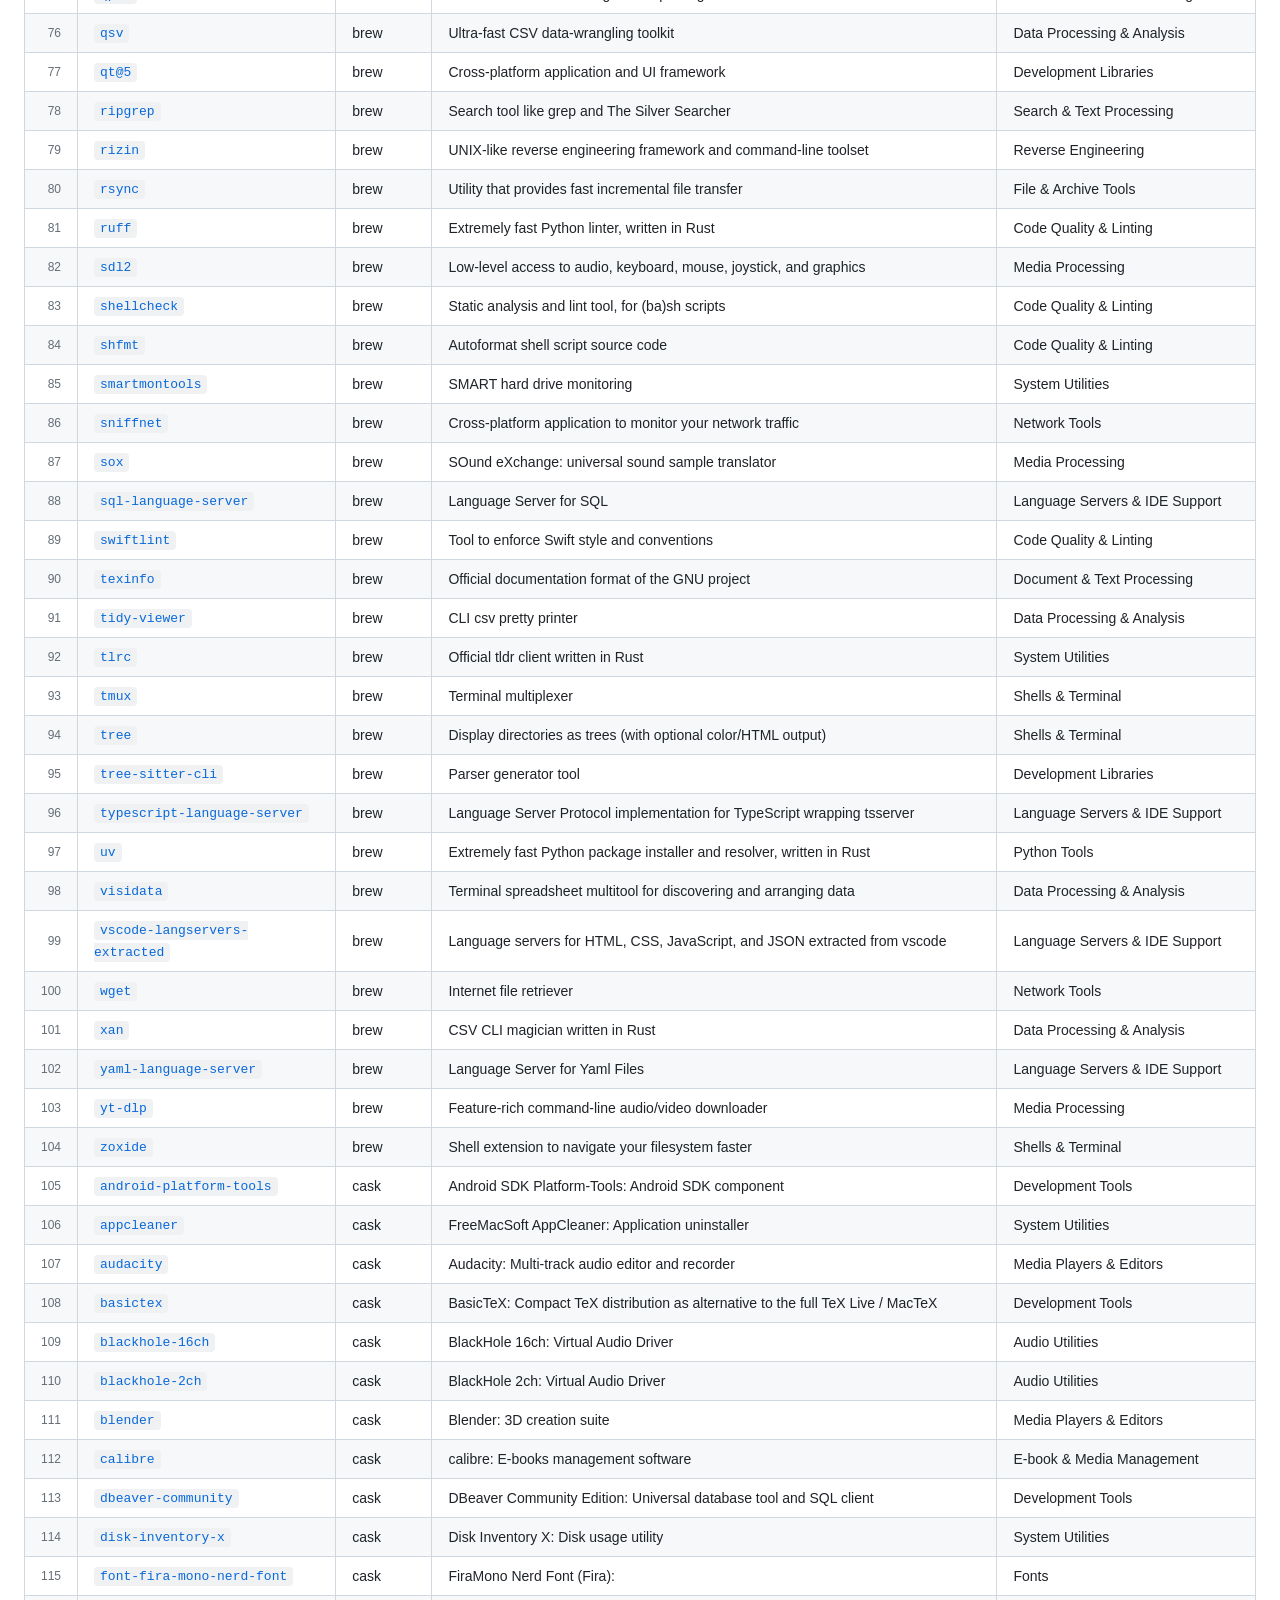
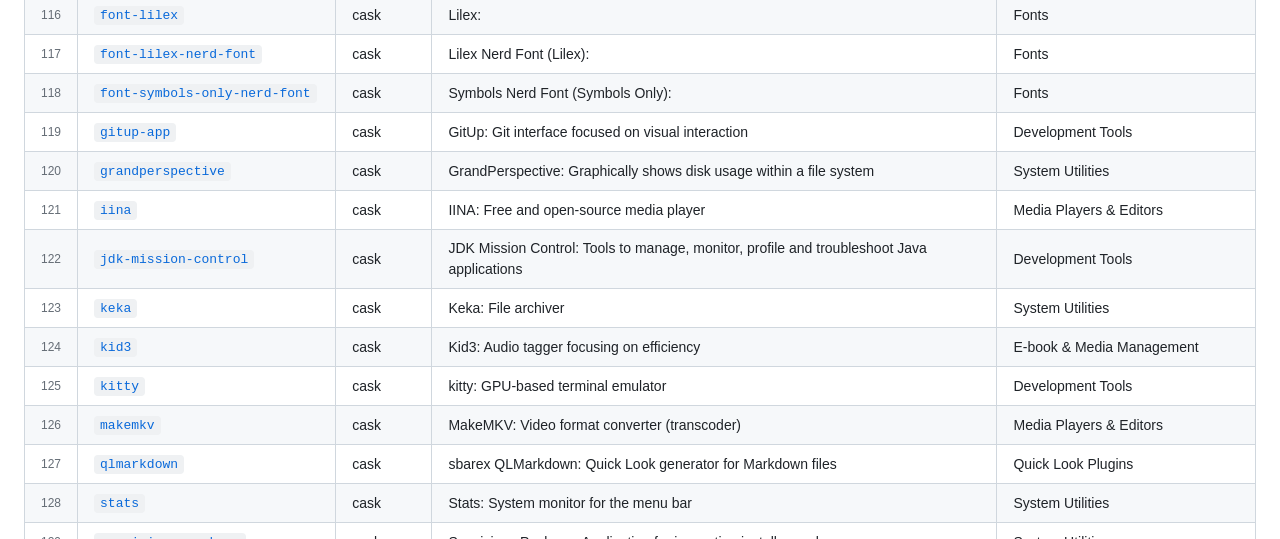
==== commit fe29523a: "docs: move meta charset before everything else in head" ====
--- a/docs/index.html
+++ b/docs/index.html
@@ -2,9 +2,9 @@
 <html lang="en">
 
 <head>
-    <link rel="stylesheet" href="style.css">
     <meta charset="UTF-8">
     <meta name="viewport" content="width=device-width, initial-scale=1.0">
+    <link rel="stylesheet" href="style.css">
     <title>Homebrew Packages</title>
 </head>
 
--- a/docs/style.css
+++ b/docs/style.css
@@ -64,54 +64,6 @@
     margin-bottom: 4px;
 }
 
-.subtitle {
-    color: var(--text-muted);
-    font-size: 14px;
-    margin-bottom: 20px;
-}
-
-.subtitle a {
-    color: var(--accent);
-    text-decoration: none;
-}
-
-.subtitle a:hover {
-    text-decoration: underline;
-}
-
-/* Stats bar */
-.stats {
-    display: flex;
-    gap: 16px;
-    margin-bottom: 16px;
-    font-size: 13px;
-    color: var(--text-muted);
-}
-
-.stats span {
-    background: var(--bg-subtle);
-    border: 1px solid var(--border);
-    border-radius: var(--radius);
-    padding: 4px 10px;
-}
-
-/* Brew install button — app-specific action */
-#brewBtn {
-    margin-top: 12px;
-    padding: 8px 14px;
-    border: 1px solid var(--border);
-    border-radius: var(--radius);
-    font-size: 14px;
-    background: var(--bg-subtle);
-    color: var(--text);
-    white-space: nowrap;
-}
-
-#brewBtn:hover {
-    background: var(--bg-hover);
-    border-color: var(--border-muted);
-}
-
 /* Brewbar name cell — <code><a> rendered by renderNameCell */
 code a,
 code a:visited {
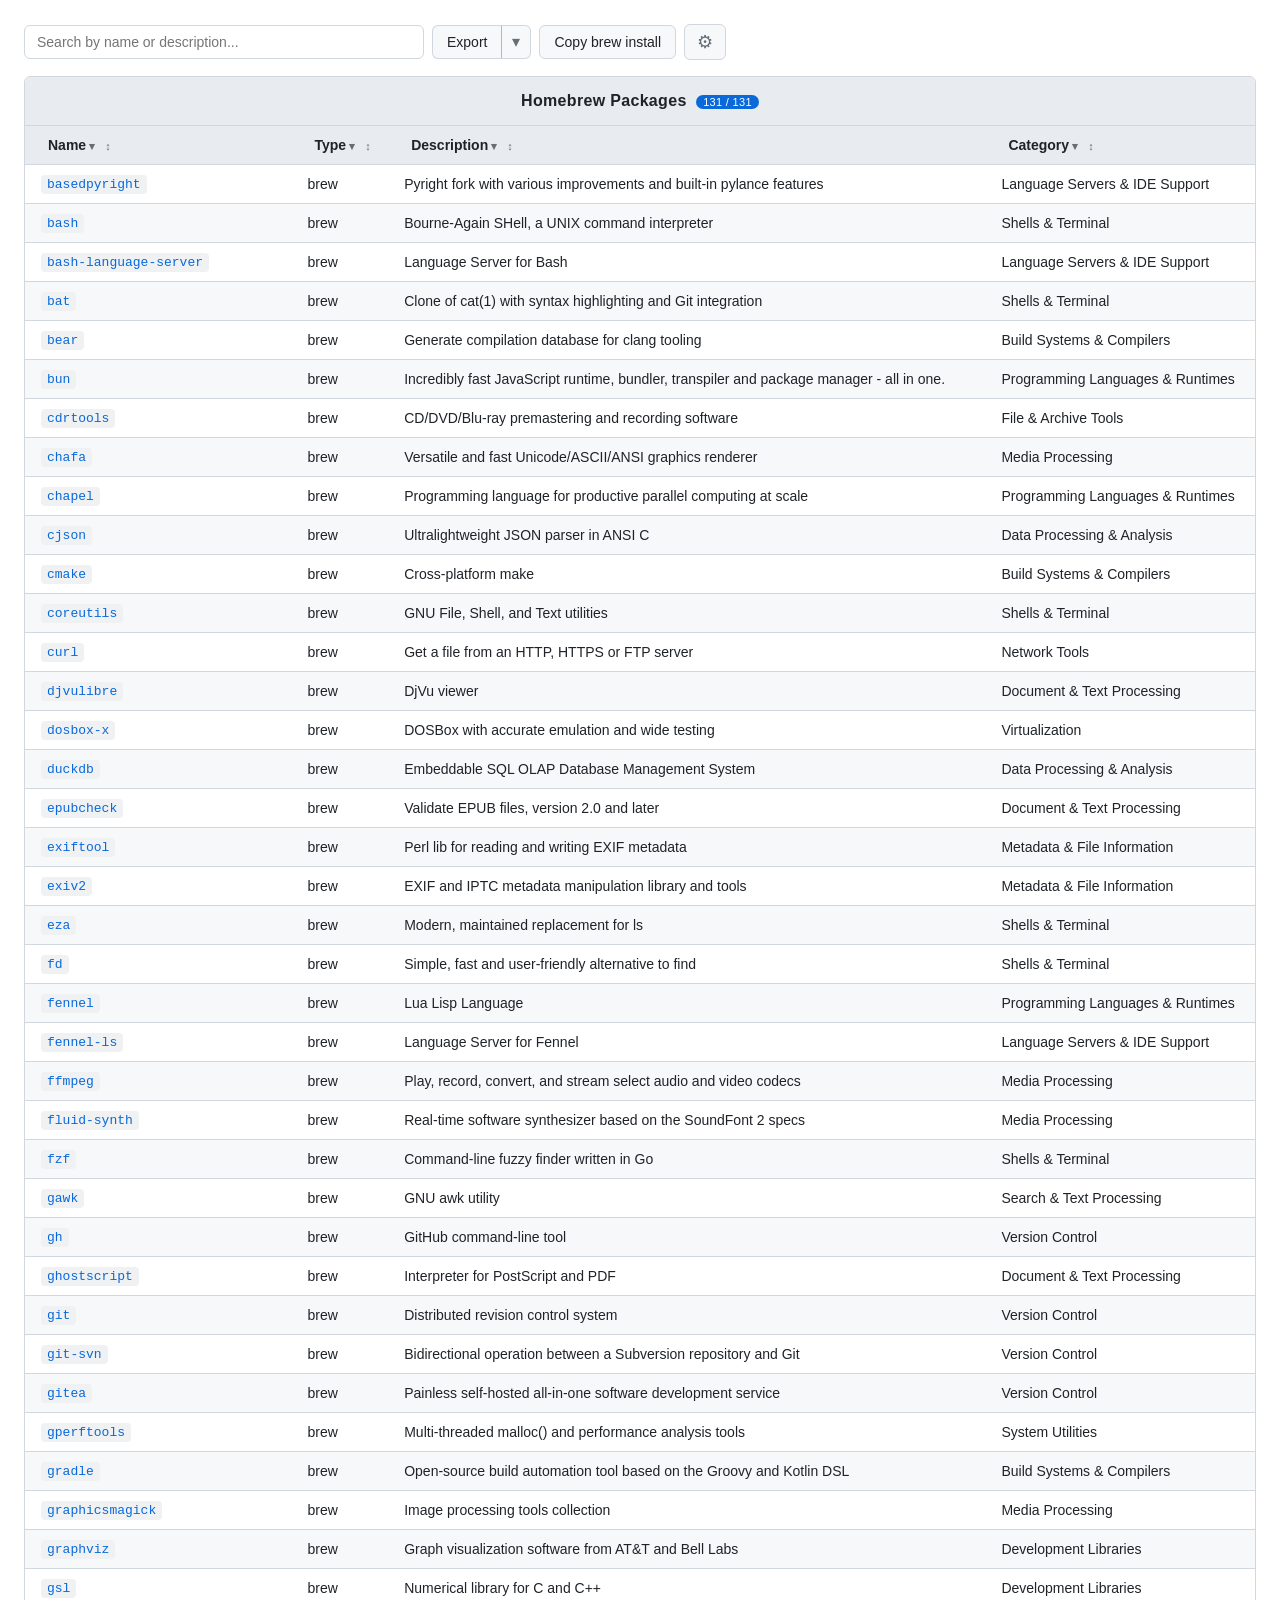
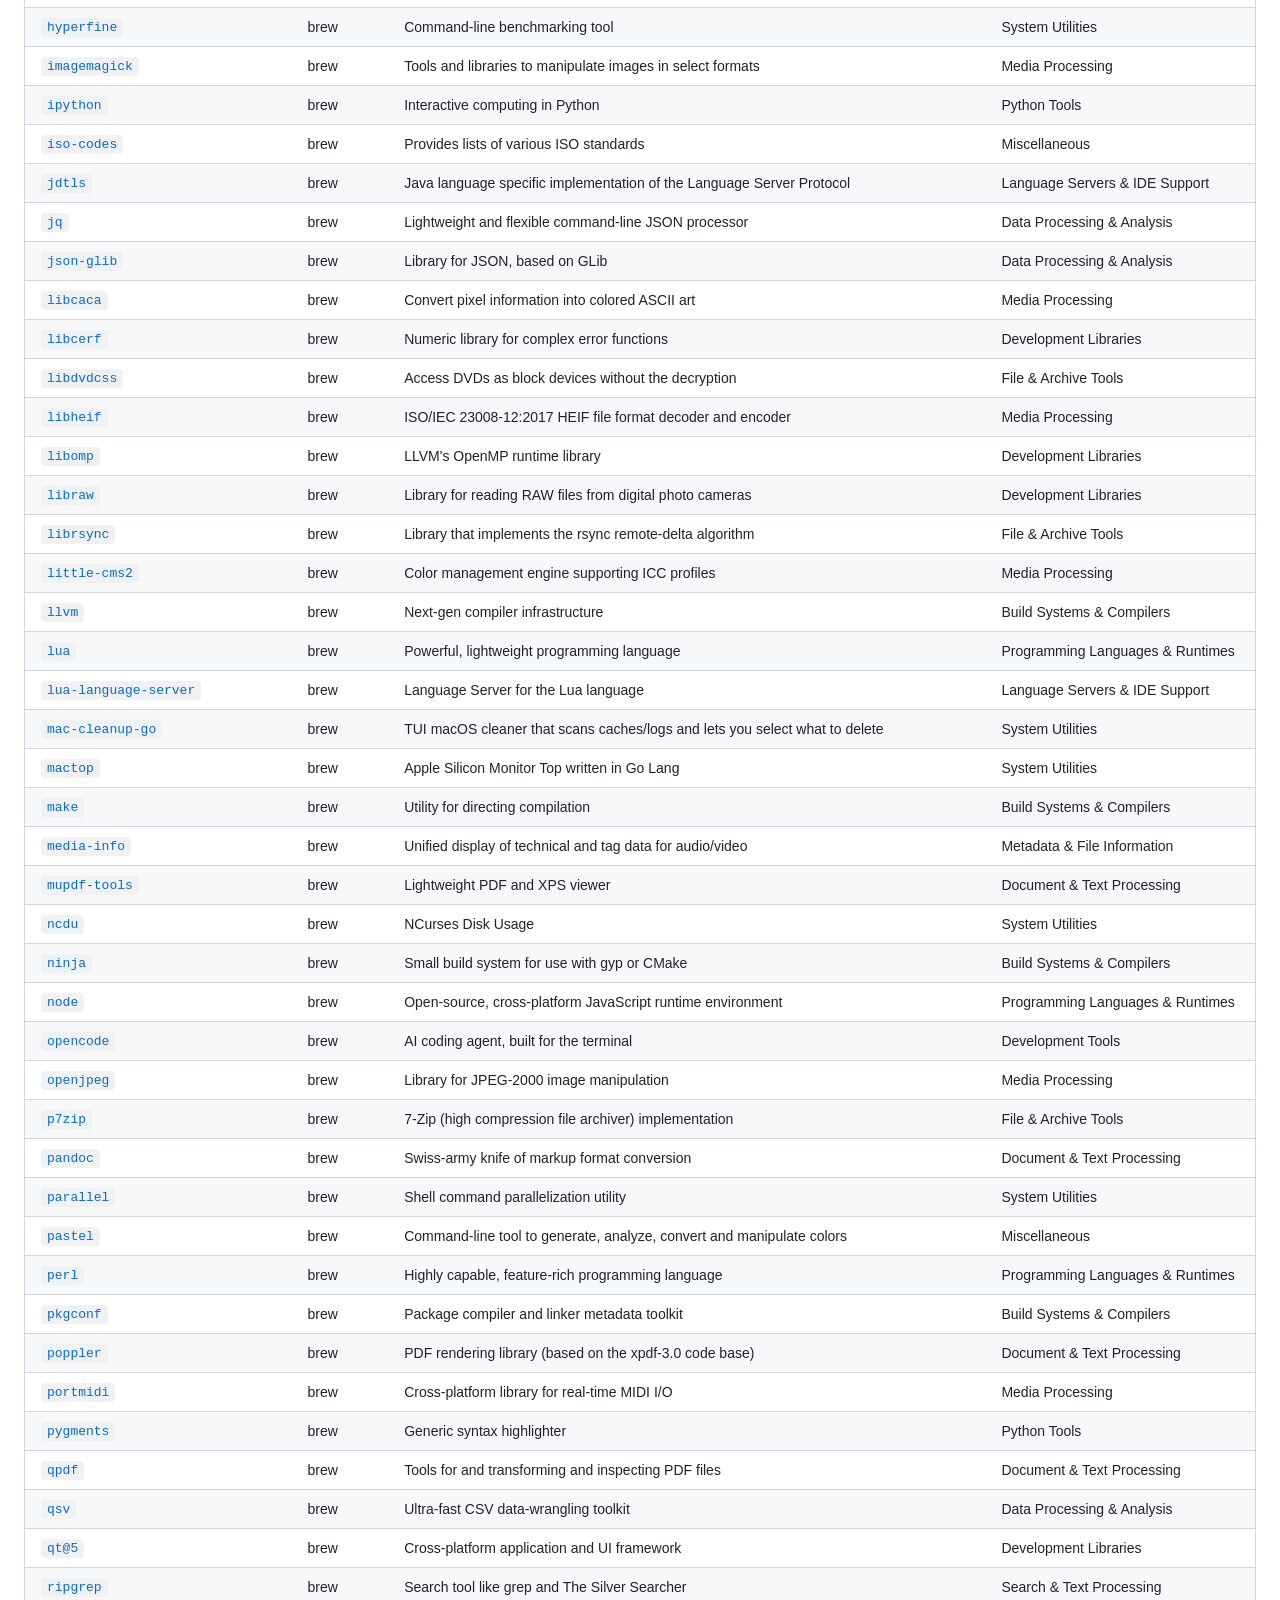
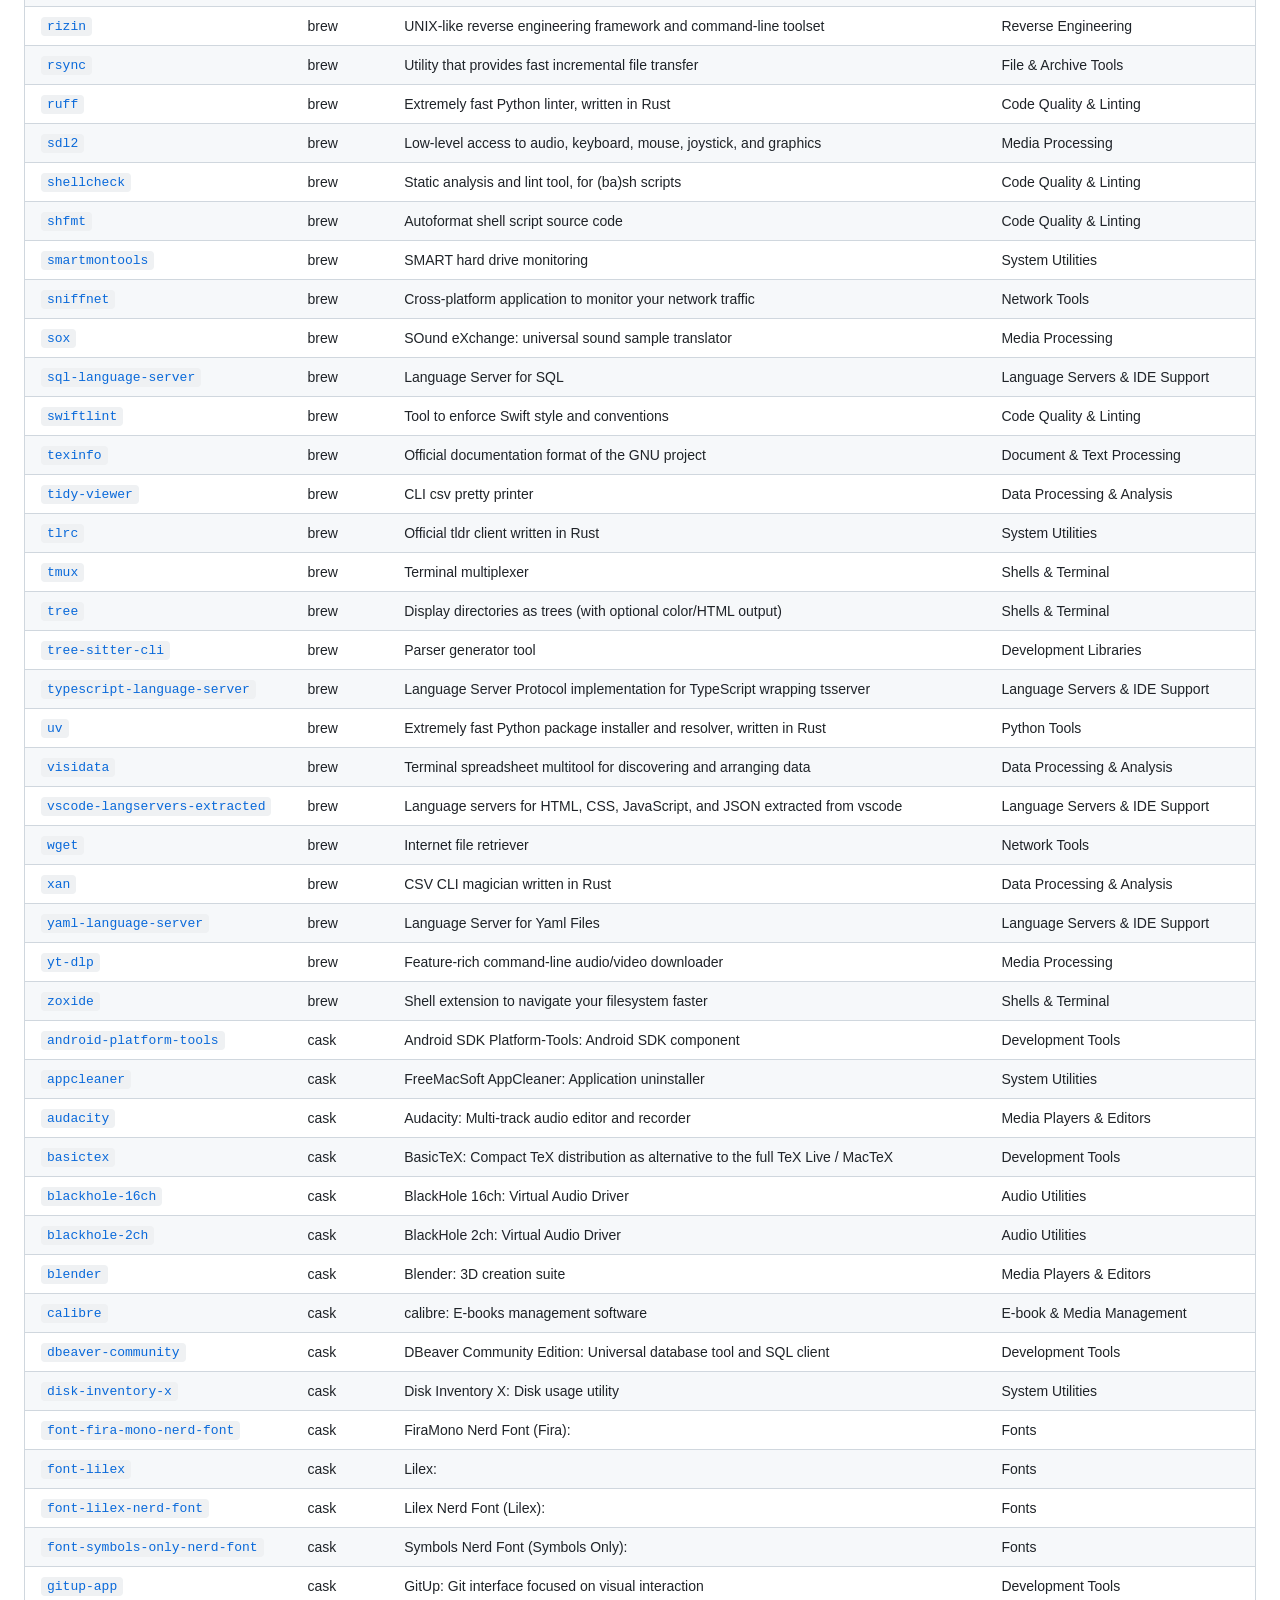
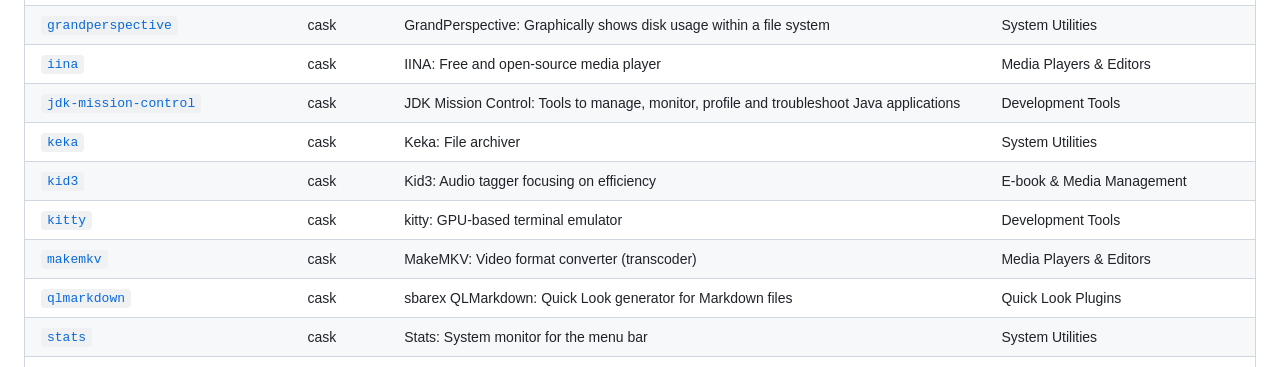
==== commit 1f39262c: "docs: clean up table config and html formatting - remove rowNumbers and bordered options from table " ====
--- a/docs/index.html
+++ b/docs/index.html
@@ -9,9 +9,6 @@
 </head>
 
 <body>
-
-    <h1></h1>
-
     <div class="table-wrap">
         <table id="pkgTable">
             <thead></thead>
@@ -19,7 +16,7 @@
         </table>
     </div>
 
-<script type="module" src="app.js"></script>
+    <script type="module" src="app.js"></script>
 </body>
 
 </html>
--- a/docs/style.css
+++ b/docs/style.css
@@ -67,8 +67,8 @@
 /* Brewbar name cell — <code><a> rendered by renderNameCell */
 code a,
 code a:visited {
-    color: var(--accent) !important;
-    text-decoration: none !important;
+    color: var(--accent);
+    text-decoration: none;
     background: var(--code-bg);
     padding: 2px 6px;
     border-radius: 4px;
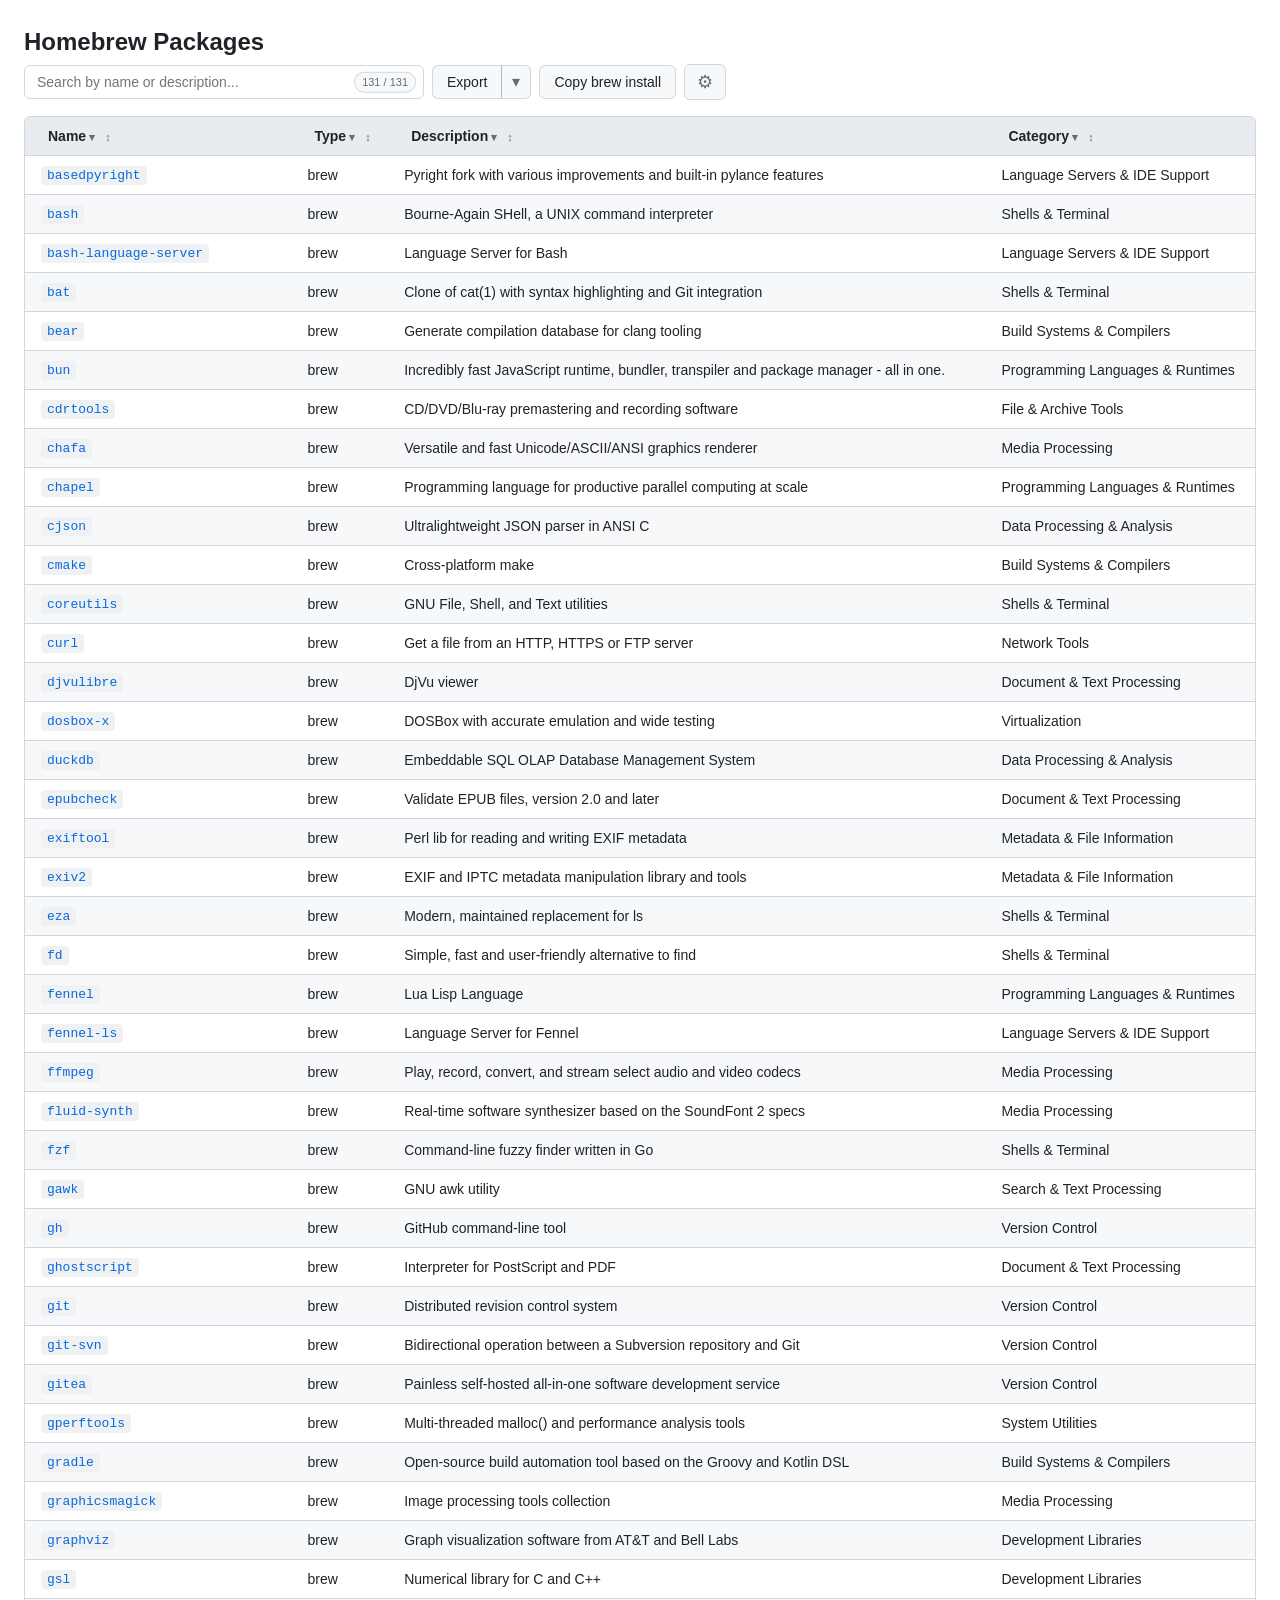
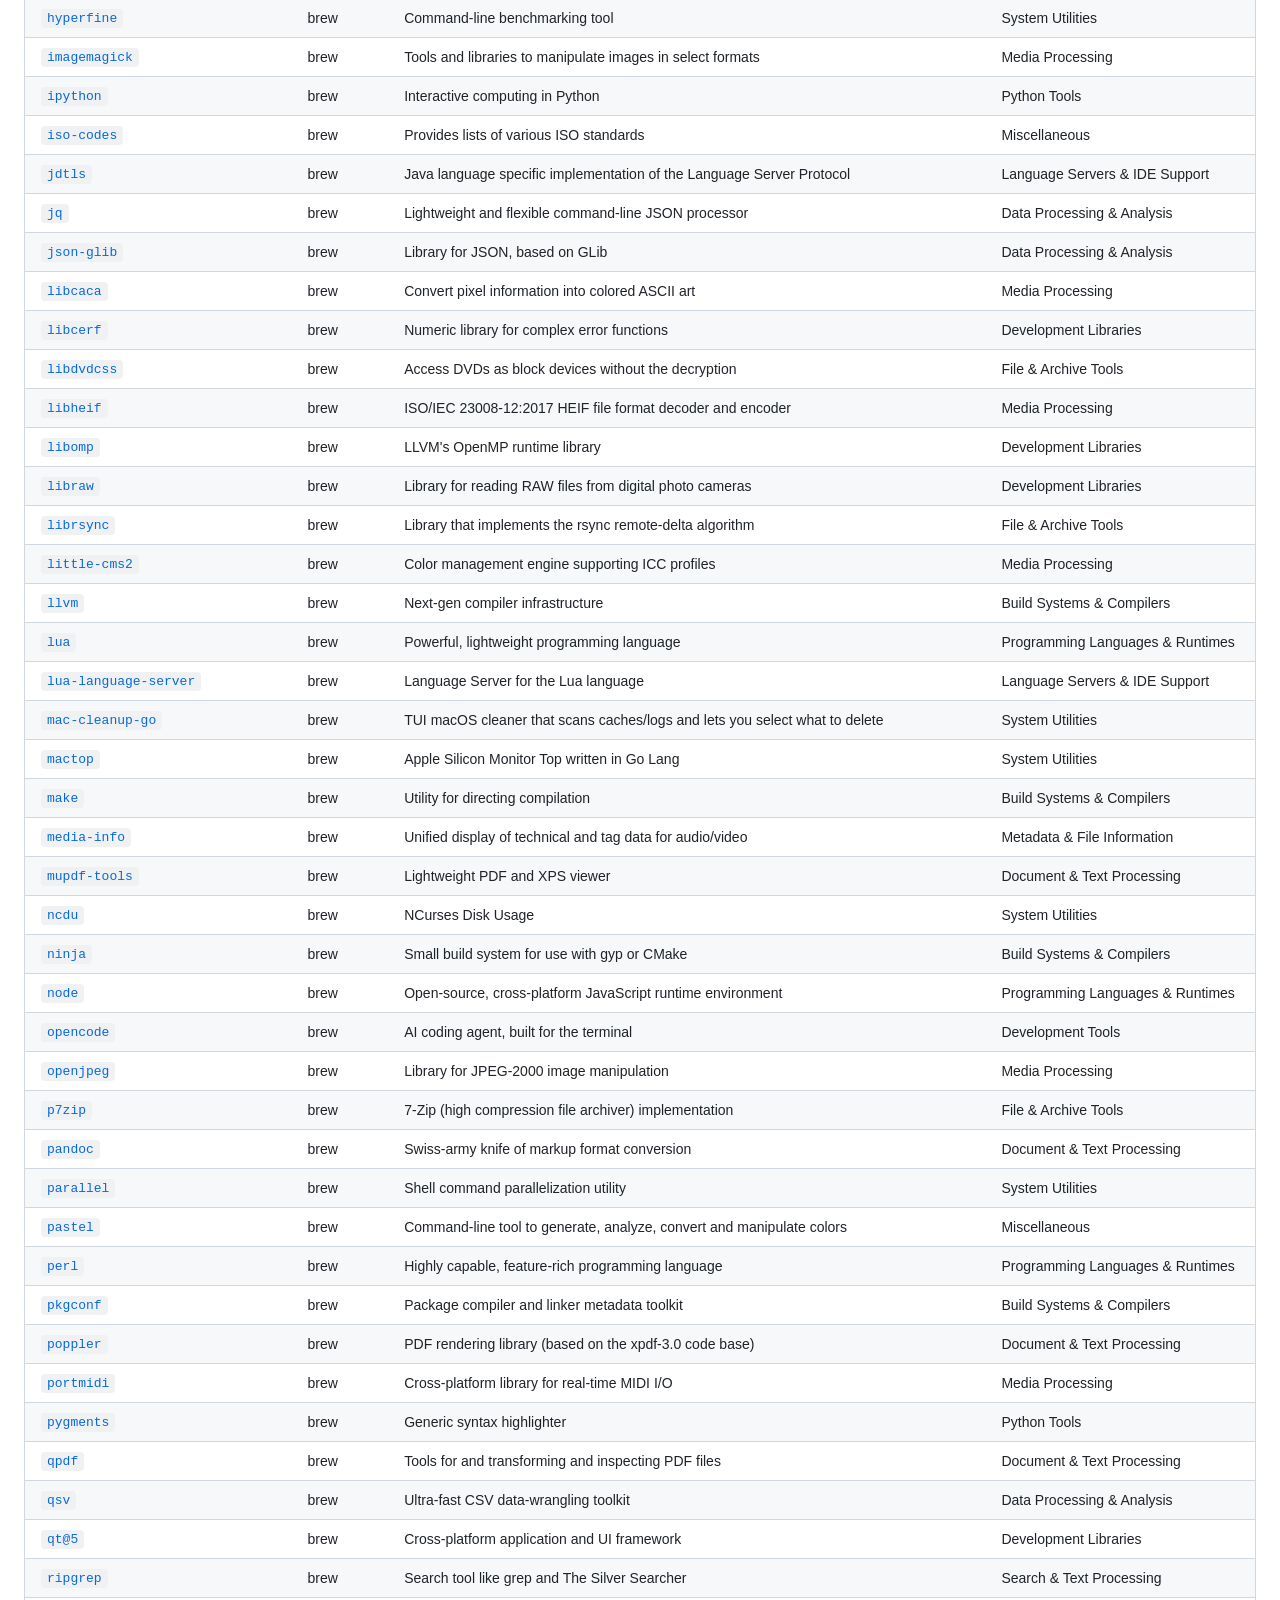
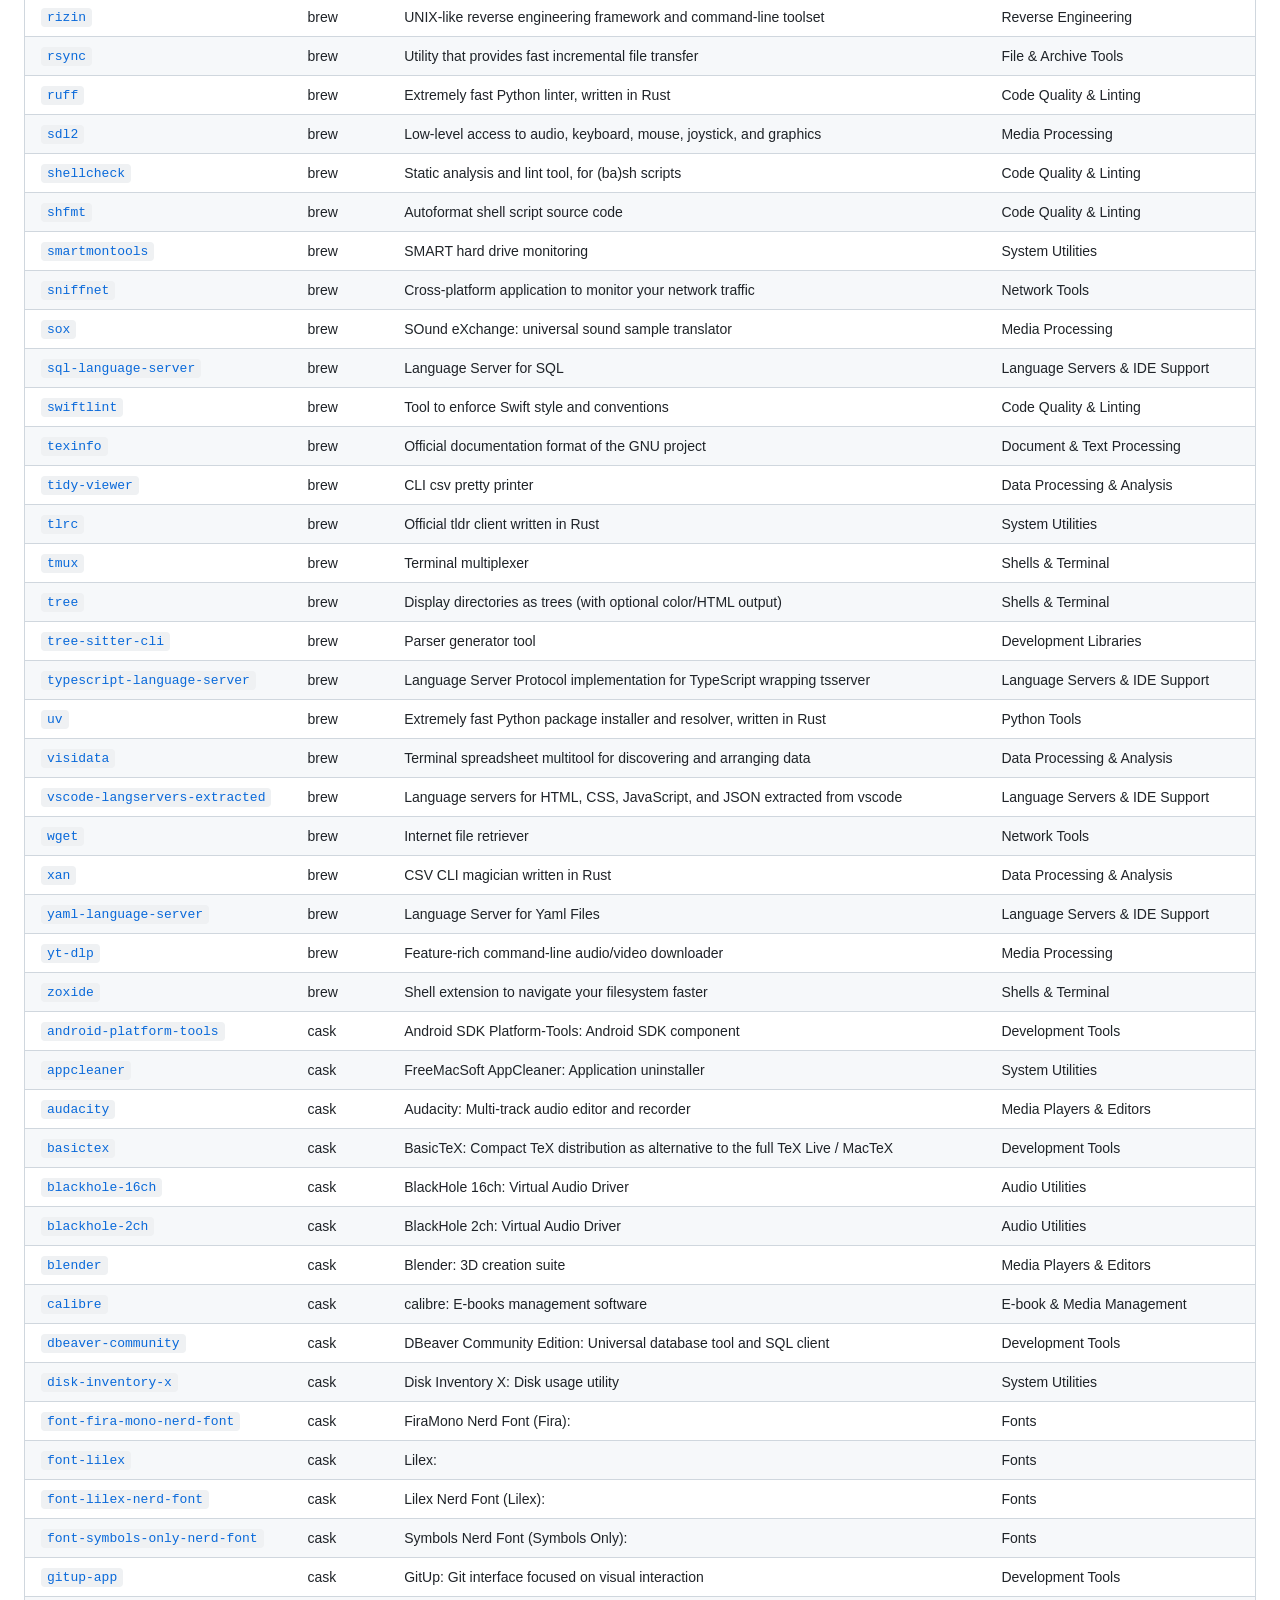
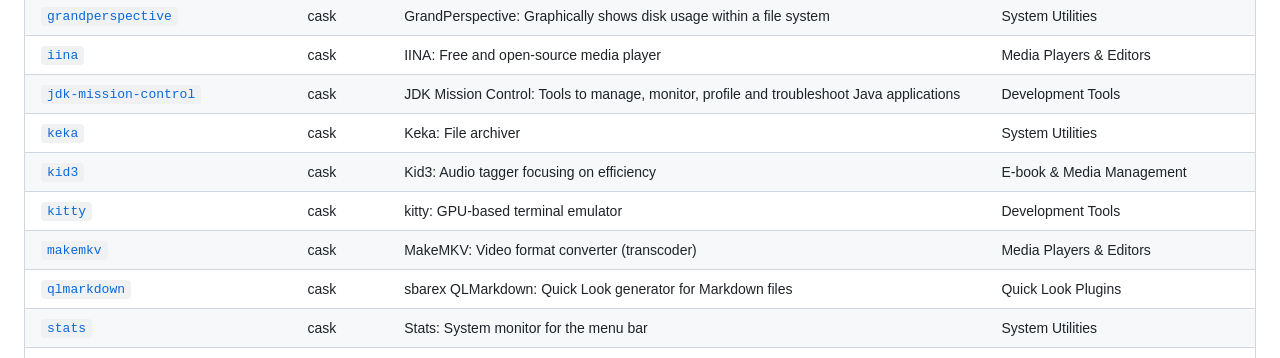
==== commit dcdc5d0e: "refactor(amazejs): remove title banner, add sticky headers and count badge - remove title row and aj" ====
--- a/docs/index.html
+++ b/docs/index.html
@@ -9,12 +9,9 @@
 </head>
 
 <body>
-    <div class="table-wrap">
-        <table id="pkgTable">
-            <thead></thead>
-            <tbody></tbody>
-        </table>
-    </div>
+    <h1>Homebrew Packages</h1>
+
+    <table id="pkgTable"></table>
 
     <script type="module" src="app.js"></script>
 </body>
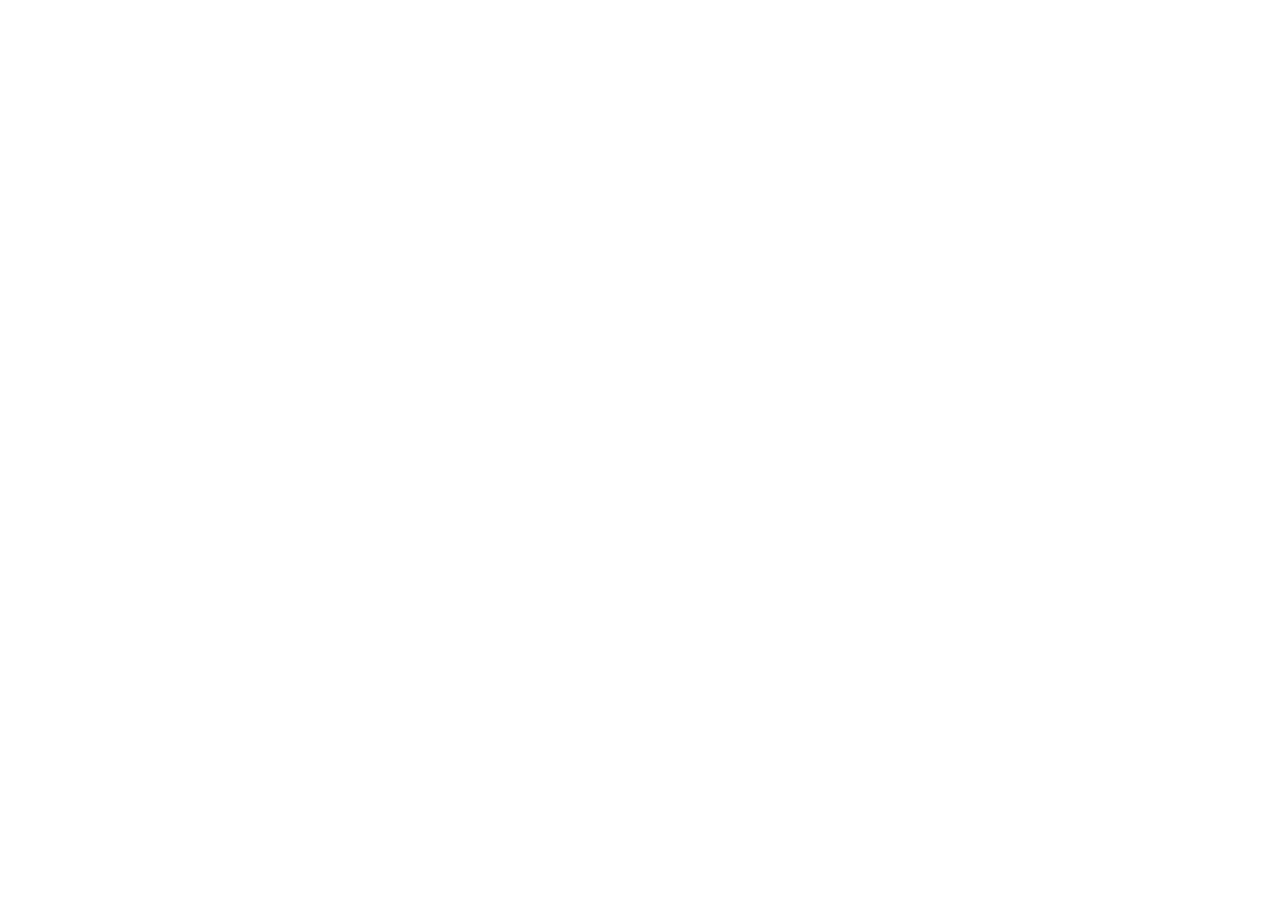
==== commit 65df69b0: "docs: switch to local amazejs import and move title to table config - Replace CDN imports with local" ====
--- a/docs/index.html
+++ b/docs/index.html
@@ -9,10 +9,7 @@
 </head>
 
 <body>
-    <h1>Homebrew Packages</h1>
-
     <table id="pkgTable"></table>
-
     <script type="module" src="app.js"></script>
 </body>
 
